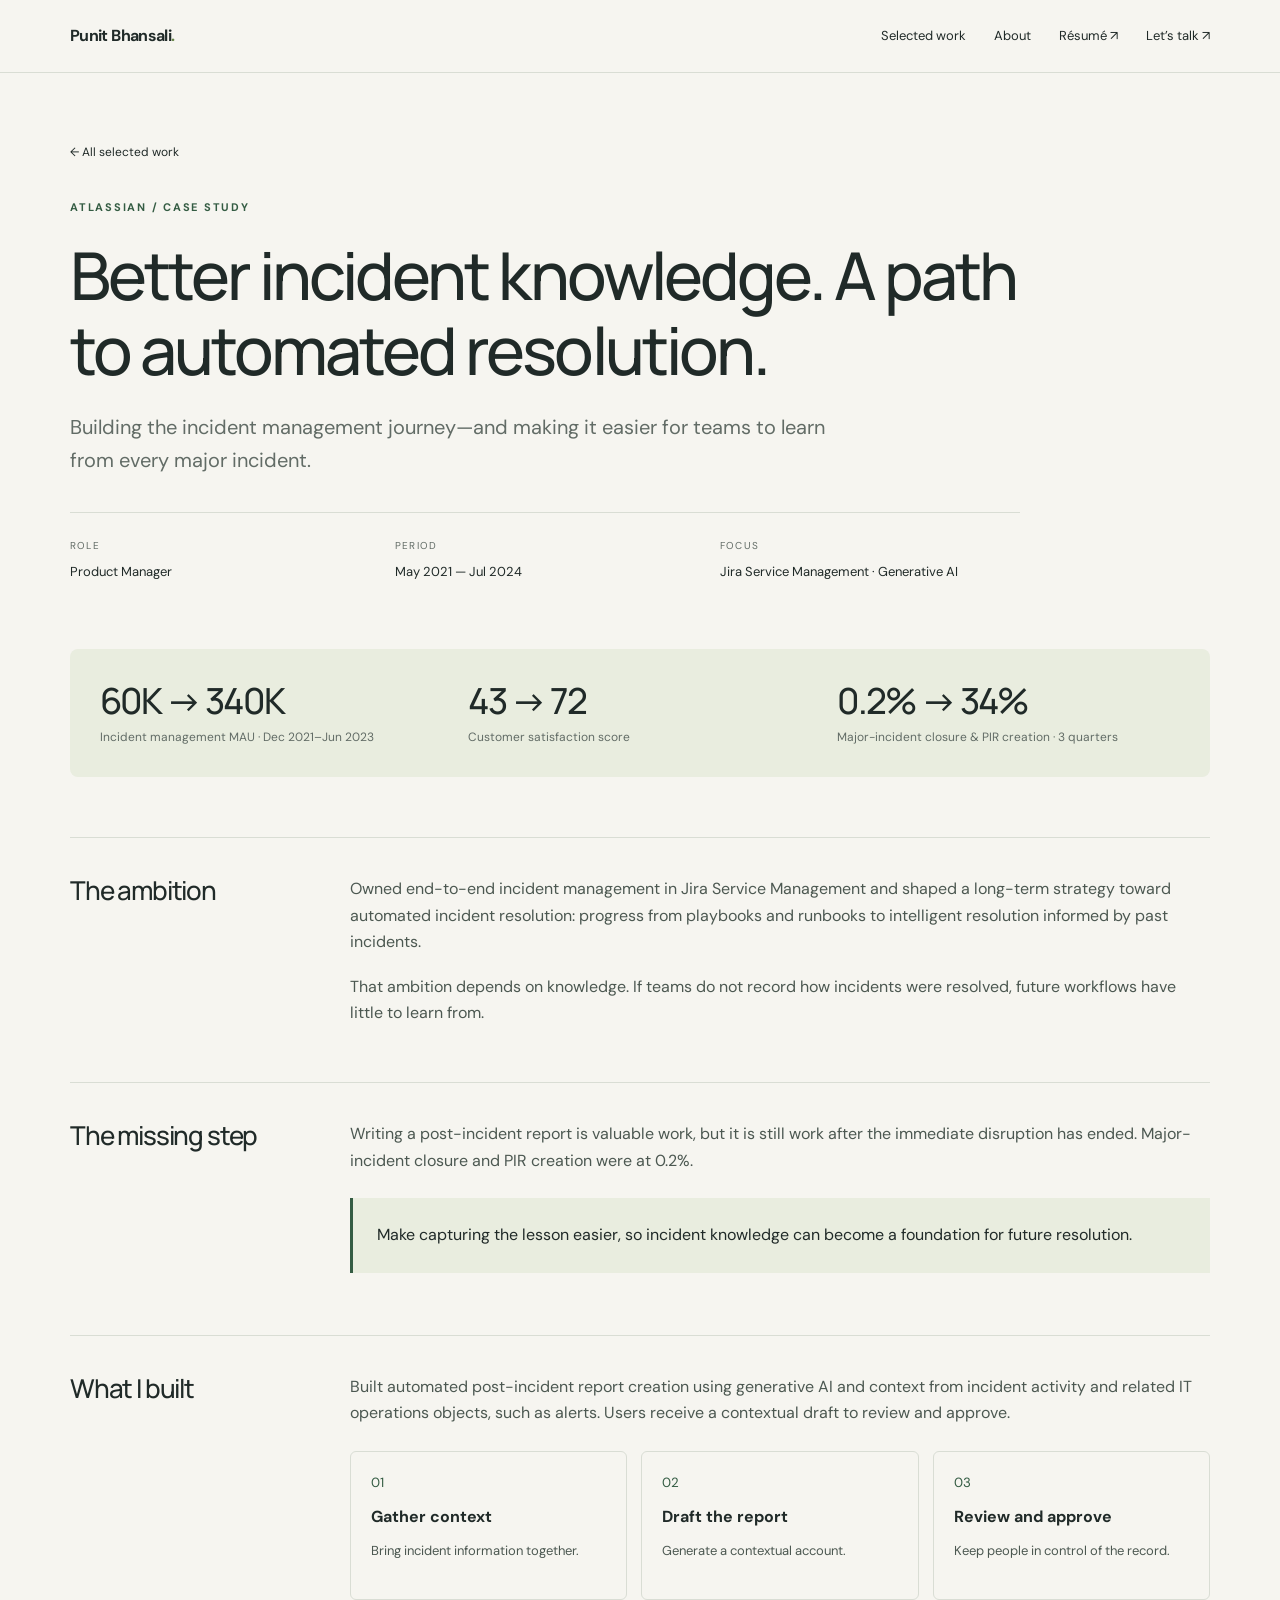
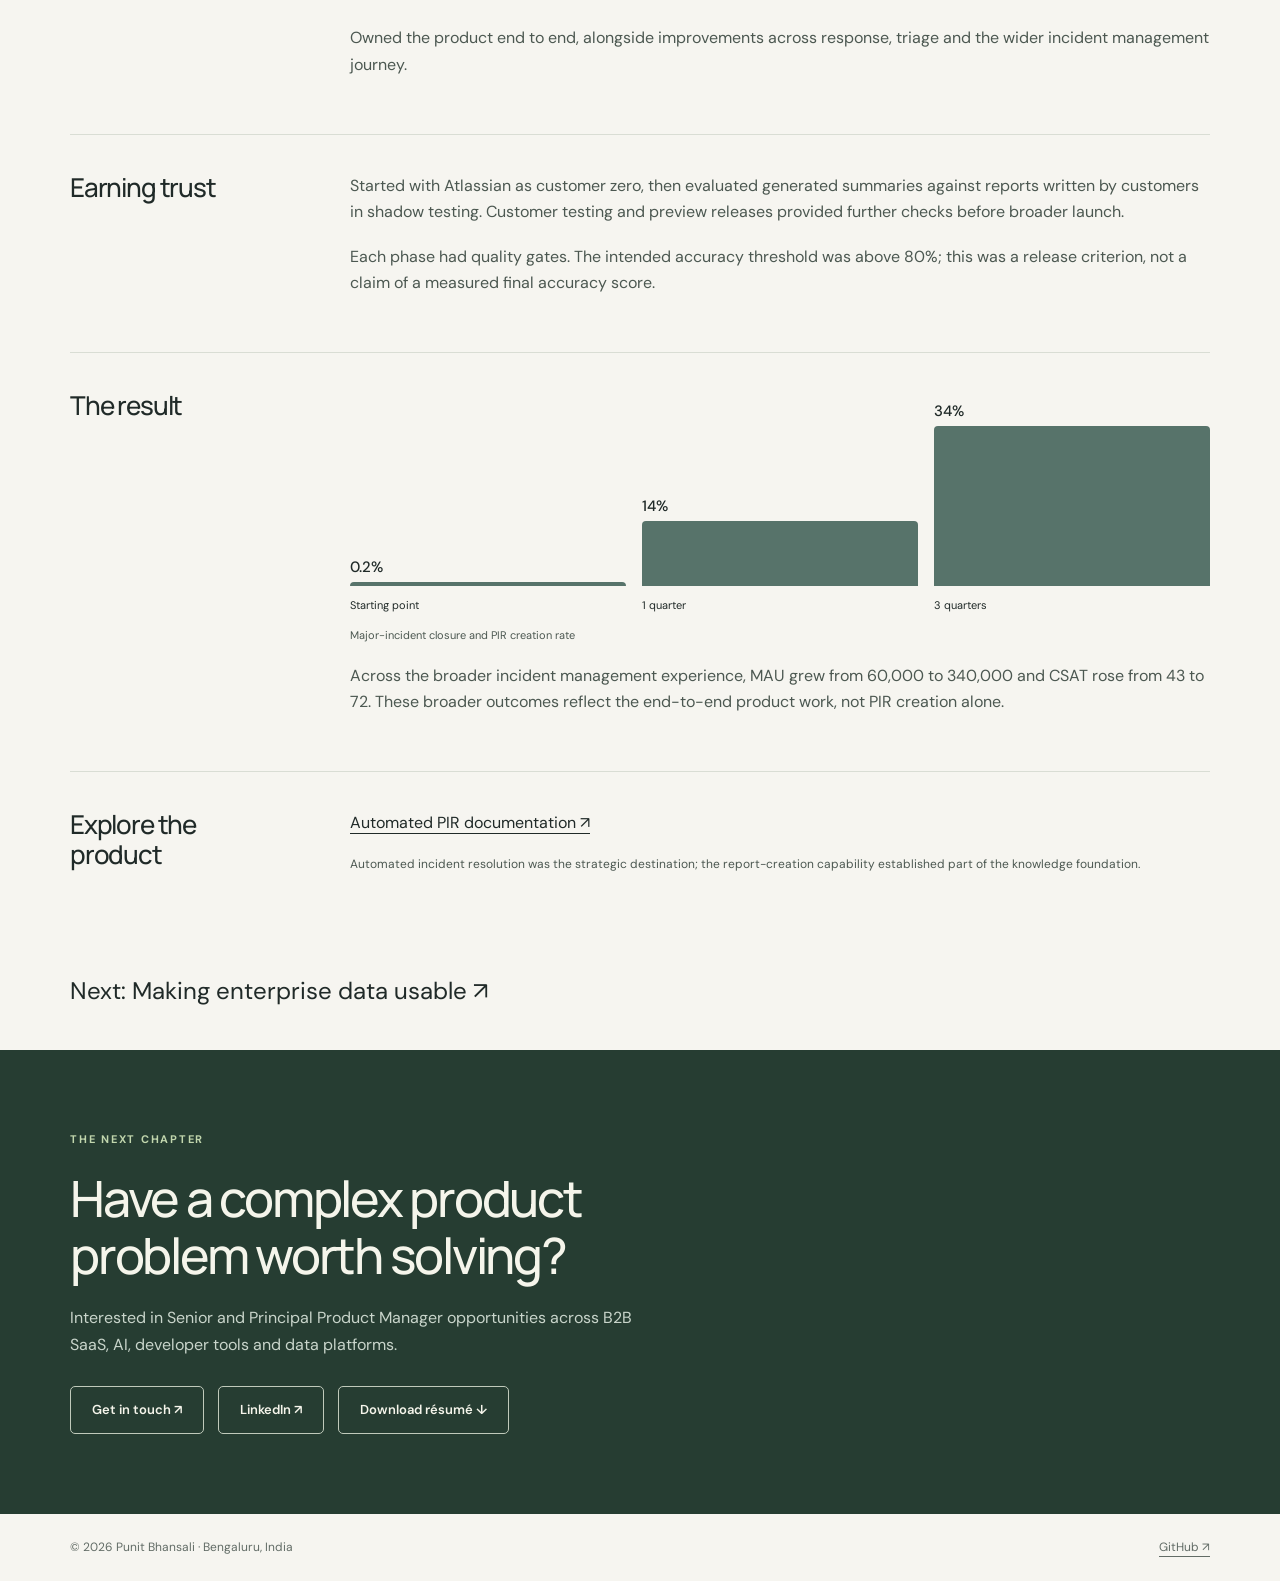
==== atlassian.html @ 130ae842 "Build strategy-led portfolio with six case studies and resume" ====
<!doctype html><html lang="en"><head><meta charset="utf-8"><meta name="viewport" content="width=device-width,initial-scale=1"><title>Better incident knowledge. A path to automated resolution. | Punit Bhansali</title><meta name="description" content="Building the incident management journey—and making it easier for teams to learn from every major incident."><meta name="theme-color" content="#f6f5f0"><meta property="og:title" content="Better incident knowledge. A path to automated resolution."><meta property="og:description" content="Building the incident management journey—and making it easier for teams to learn from every major incident."><meta property="og:type" content="website"><link rel="icon" href="assets/favicon.svg" type="image/svg+xml"><link rel="stylesheet" href="assets/style.css"><script type="application/ld+json">{"@context": "https://schema.org", "@type": "Person", "name": "Punit Bhansali", "url": "https://www.punitbhansali.in", "jobTitle": "Lead Product Manager", "sameAs": ["https://github.com/pmpunit", "https://www.linkedin.com/in/punit-bhansali-15833a29/"]}</script></head><body><a class="skip" href="#main">Skip to content</a><header><nav><a class="brand" href="index.html">Punit Bhansali<span style="color:#648344">.</span></a><div class="navlinks"><a href="index.html#work">Selected work</a><a href="index.html#about">About</a><a class="extra" href="Punit_Bhansali_Resume.pdf">Résumé ↗</a><a href="#contact">Let’s talk ↗</a></div></nav></header><main id="main"><div class="wrap"><div class="case-hero"><a class="back" href="index.html#work">← All selected work</a><span class="eyebrow">Atlassian / Case study</span><h1>Better incident knowledge. A path to automated resolution.</h1><p class="lead">Building the incident management journey—and making it easier for teams to learn from every major incident.</p><dl class="meta"><div><dt>Role</dt><dd>Product Manager</dd></div><div><dt>Period</dt><dd>May 2021 — Jul 2024</dd></div><div><dt>Focus</dt><dd>Jira Service Management · Generative AI</dd></div></dl></div><div class="results"><div><div class="metric">60K → 340K</div><div class="metric-label">Incident management MAU · Dec 2021–Jun 2023</div></div><div><div class="metric">43 → 72</div><div class="metric-label">Customer satisfaction score</div></div><div><div class="metric">0.2% → 34%</div><div class="metric-label">Major-incident closure & PIR creation · 3 quarters</div></div></div><section class="story"><h2>The ambition</h2><div><p>Owned end-to-end incident management in Jira Service Management and shaped a long-term strategy toward automated incident resolution: progress from playbooks and runbooks to intelligent resolution informed by past incidents.</p><p>That ambition depends on knowledge. If teams do not record how incidents were resolved, future workflows have little to learn from.</p></div></section><section class="story"><h2>The missing step</h2><div><p>Writing a post-incident report is valuable work, but it is still work after the immediate disruption has ended. Major-incident closure and PIR creation were at 0.2%.</p><div class="callout">Make capturing the lesson easier, so incident knowledge can become a foundation for future resolution.</div></div></section><section class="story"><h2>What I built</h2><div><p>Built automated post-incident report creation using generative AI and context from incident activity and related IT operations objects, such as alerts. Users receive a contextual draft to review and approve.</p><div class="flow"><div><small>01</small><strong>Gather context</strong><p>Bring incident information together.</p></div><div><small>02</small><strong>Draft the report</strong><p>Generate a contextual account.</p></div><div><small>03</small><strong>Review and approve</strong><p>Keep people in control of the record.</p></div></div><p>Owned the product end to end, alongside improvements across response, triage and the wider incident management journey.</p></div></section><section class="story"><h2>Earning trust</h2><div><p>Started with Atlassian as customer zero, then evaluated generated summaries against reports written by customers in shadow testing. Customer testing and preview releases provided further checks before broader launch.</p><p>Each phase had quality gates. The intended accuracy threshold was above 80%; this was a release criterion, not a claim of a measured final accuracy score.</p></div></section><section class="story"><h2>The result</h2><div><div class="chart-bars" style="height:160px;margin-top:35px"><div style="height:2%"><b>0.2%</b><span>Starting point</span></div><div style="height:41%"><b>14%</b><span>1 quarter</span></div><div style="height:100%"><b>34%</b><span>3 quarters</span></div></div><p class="chart-caption">Major-incident closure and PIR creation rate</p><p>Across the broader incident management experience, MAU grew from 60,000 to 340,000 and CSAT rose from 43 to 72. These broader outcomes reflect the end-to-end product work, not PIR creation alone.</p></div></section><section class="story"><h2>Explore the product</h2><div><a href="https://support.atlassian.com/jira-service-management-cloud/docs/create-a-post-incident-review-using-atlassian-intelligence/">Automated PIR documentation ↗</a><p class="note" style="margin-top:18px">Automated incident resolution was the strategic destination; the report-creation capability established part of the knowledge foundation.</p></div></section><a class="next" href="sap-ariba.html">Next: Making enterprise data usable ↗</a></div></main><section class="contact" id="contact"><div class="wrap"><span class="eyebrow">The next chapter</span><h2>Have a complex product problem worth solving?</h2><p style="margin-top:22px;max-width:600px;color:#c9d5cb">Interested in Senior and Principal Product Manager opportunities across B2B SaaS, AI, developer tools and data platforms.</p><div class="actions"><a class="btn" href="mailto:punitbhansali@gmail.com">Get in touch ↗</a><a class="btn" href="https://www.linkedin.com/in/punit-bhansali-15833a29/">LinkedIn ↗</a><a class="btn" href="Punit_Bhansali_Resume.pdf">Download résumé ↓</a></div></div></section><footer><div class="wrap footer-inner"><span>© 2026 Punit Bhansali · Bengaluru, India</span><a href="https://github.com/pmpunit">GitHub ↗</a></div></footer></body></html>
---- assets/style.css ----
@import url('https://fonts.googleapis.com/css2?family=DM+Sans:wght@400;500;600;700&family=Manrope:wght@400;500;600;700;800&display=swap');
:root{--paper:#f6f5f0;--ink:#202a28;--muted:#626c66;--line:#d9ddd4;--green:#345c43;--lime:#d9edac}*{box-sizing:border-box}html{scroll-behavior:smooth;scroll-padding-top:90px}body{margin:0;background:var(--paper);color:var(--ink);font:16px/1.65 'DM Sans',sans-serif}a{color:inherit;text-underline-offset:5px}a:hover{color:var(--green)}button{font:inherit}h1,h2,h3{font-family:Manrope,sans-serif;line-height:1.13;letter-spacing:-.045em;margin:0}h1{font-size:clamp(42px,6.1vw,82px);font-weight:500}h2{font-size:clamp(32px,4vw,50px);font-weight:500}h3{font-size:28px;font-weight:500}p{margin:0 0 18px}nav{display:flex;align-items:center;justify-content:space-between;gap:24px;max-width:1200px;margin:auto;padding:23px 30px}header{background:var(--paper);border-bottom:1px solid var(--line);position:sticky;top:0;z-index:10}.brand{font-weight:700;text-decoration:none;letter-spacing:-.04em}.navlinks{display:flex;gap:28px;font-size:13px}.navlinks a{text-decoration:none}.wrap{max-width:1200px;margin:auto;padding:0 30px}.hero{padding:90px 0 65px;display:grid;grid-template-columns:1.6fr 1fr;gap:70px;align-items:center}.eyebrow{font-size:11px;letter-spacing:.16em;text-transform:uppercase;color:var(--green);font-weight:700;display:block;margin-bottom:22px}.hero p{max-width:620px;font-size:18px;color:var(--muted);margin-top:28px}.actions{display:flex;flex-wrap:wrap;gap:14px;margin-top:28px}.btn{display:inline-flex;padding:12px 21px;border:1px solid var(--ink);border-radius:5px;text-decoration:none;font-size:13px;font-weight:600;align-items:center;gap:25px}.btn.primary{background:var(--ink);color:white}.hero-art{background:#e9eddf;border-radius:8px;padding:30px;min-height:350px;position:relative;overflow:hidden}.art-label{font-size:10px;letter-spacing:.13em;text-transform:uppercase}.signals{height:135px;display:flex;gap:5px;align-items:center;justify-content:center}.signals i{display:block;width:5px;background:#a6b596;border-radius:5px}.signals i.hot{background:#345c43}.art-box{background:var(--paper);border:1px solid #cad4be;padding:18px;border-radius:6px;box-shadow:0 9px 30px #345c4310}.art-box strong{font-size:17px;font-weight:500}.art-box p{font-size:12px;margin:8px 0 0}.art-arrow{height:32px;text-align:center;color:var(--green)}.trust{border-top:1px solid var(--line);border-bottom:1px solid var(--line);display:flex;flex-wrap:wrap;justify-content:space-between;align-items:center;padding:24px 0;gap:20px}.trust span{font-size:11px;color:var(--muted)}.trust b{font-size:19px;font-weight:600;letter-spacing:-.04em}.section{padding:82px 0;border-bottom:1px solid var(--line)}.section-head{display:flex;justify-content:space-between;gap:30px;align-items:end;margin-bottom:35px}.section-head p{max-width:310px;color:var(--muted);font-size:14px;margin:0}.cards{display:grid;grid-template-columns:1fr 1fr;gap:24px}.card{border:1px solid var(--line);border-radius:8px;overflow:hidden;background:#fbfbf7;transition:transform .2s}.card:hover{transform:translateY(-4px)}.card-art{height:225px;padding:28px;display:flex;flex-direction:column;justify-content:center;background:#e7ecdf}.card.blue .card-art{background:#e3eaf0}.card.sand .card-art{background:#eee7dc}.card.plum .card-art{background:#ece5eb}.card-body{padding:28px}.card .eyebrow{margin-bottom:13px}.card h3{max-width:460px;margin-bottom:16px}.card p{font-size:14px;color:var(--muted)}.card-link{display:flex;justify-content:space-between;text-decoration:none;font-size:13px;font-weight:700;border-top:1px solid var(--line);padding-top:18px}.metric{font:500 42px/1.2 Manrope,sans-serif;letter-spacing:-.05em}.metric-label{font-size:12px;color:var(--muted);margin-top:5px}.chart-bars{display:flex;gap:16px;align-items:end;height:125px}.chart-bars div{flex:1;background:#57736a;border-radius:4px 4px 0 0;min-height:4px;position:relative}.chart-bars b{position:absolute;top:-27px;font-size:15px;font-weight:500}.chart-bars span{position:absolute;bottom:-28px;font-size:11px;white-space:nowrap}.chart-caption{font-size:11px;margin-top:40px;color:var(--muted)}.trace{display:flex;gap:5px;align-items:center;height:70px}.trace i{flex:1;height:5px;background:#a7b698;border-radius:2px}.trace i:nth-child(6){height:60px;background:#345c43}.viz-title{font-size:12px;color:var(--muted);margin-bottom:20px}.split{display:grid;grid-template-columns:1fr 1.4fr;gap:70px}.split p{color:var(--muted)}.principles{display:grid;grid-template-columns:repeat(3,1fr);gap:30px;margin-top:38px}.principles h3{font-size:20px;margin:16px 0}.principles p{font-size:14px;color:var(--muted)}.number{font-size:12px;color:var(--green)}.career-row{display:grid;grid-template-columns:150px 1fr 1.2fr;gap:30px;border-top:1px solid var(--line);padding:23px 0}.career-row time{font-size:12px;color:var(--muted)}.career-row h3{font-size:19px;letter-spacing:-.02em}.career-row small{color:var(--muted)}.career-row p{font-size:14px;margin:0;color:var(--muted)}.career-row a{font-size:12px}.contact{padding:80px 0;background:#263d32;color:#f5f5eb}.contact .eyebrow{color:#c1d6ad}.contact h2{max-width:650px}.contact a{color:#f5f5eb}.contact .btn{border-color:#c0cabb}footer{padding:24px 0;font-size:12px;color:var(--muted)}.footer-inner{display:flex;justify-content:space-between;gap:20px}.case-hero{padding:65px 0 45px;max-width:950px}.case-hero h1{font-size:clamp(38px,5.5vw,66px)}.case-hero .lead{font-size:20px;color:var(--muted);margin-top:24px;max-width:800px}.back{display:inline-block;font-size:12px;margin-bottom:35px;text-decoration:none}.meta{display:grid;grid-template-columns:repeat(3,1fr);gap:25px;border-top:1px solid var(--line);padding-top:25px;margin-top:35px}.meta dt{font-size:10px;letter-spacing:.12em;text-transform:uppercase;color:var(--muted)}.meta dd{margin:6px 0;font-size:13px}.results{display:grid;grid-template-columns:repeat(3,1fr);gap:25px;background:#e9eddf;border-radius:8px;padding:30px;margin-bottom:60px}.results .metric{font-size:36px}.story{display:grid;grid-template-columns:220px 1fr;gap:60px;padding:38px 0;border-top:1px solid var(--line)}.story h2{font-size:26px}.story h3{font-size:21px;margin:24px 0 12px}.story p{color:#4c5851}.callout{padding:24px;border-left:3px solid var(--green);background:#e9eddf;margin:24px 0}.flow{display:grid;grid-template-columns:repeat(3,1fr);gap:14px;margin:25px 0}.flow div{padding:20px;border:1px solid var(--line);border-radius:6px}.flow small{color:var(--green);display:block;margin-bottom:10px}.flow p{font-size:13px;margin-top:9px}.note{font-size:12px;color:var(--muted)}.source-list{display:flex;flex-wrap:wrap;gap:16px;font-size:13px}.next{display:block;padding:40px 0;font-size:24px;text-decoration:none}.skip{position:absolute;left:-1000px}.skip:focus{left:20px;top:20px;z-index:99;background:white;padding:10px}:focus-visible{outline:3px solid #658a35;outline-offset:5px}details{border-top:1px solid var(--line);padding:18px 0}summary{cursor:pointer;font-weight:600}details p{margin:16px 0 0;font-size:14px}@media(max-width:760px){nav{padding:18px 20px}.navlinks{gap:15px;font-size:12px}.navlinks .extra{display:none}.wrap{padding:0 22px}.hero{grid-template-columns:1fr;gap:32px;padding:52px 0 40px}.hero-art{min-height:280px}.hero p{font-size:16px}.cards,.split,.principles,.story{grid-template-columns:1fr;gap:22px}.section{padding:52px 0}.section-head{display:block}.section-head p{margin-top:18px}.career-row{grid-template-columns:1fr;gap:8px}.results{gap:18px;padding:22px;grid-template-columns:1fr}.results>div{padding-bottom:15px;border-bottom:1px solid #ced8c4}.meta{grid-template-columns:1fr;gap:8px}.flow{grid-template-columns:1fr}.story{padding:30px 0}.footer-inner{flex-direction:column}.trust b{font-size:16px}.case-hero{padding-top:35px}}@media(prefers-reduced-motion:reduce){html{scroll-behavior:auto}*{transition:none!important}}
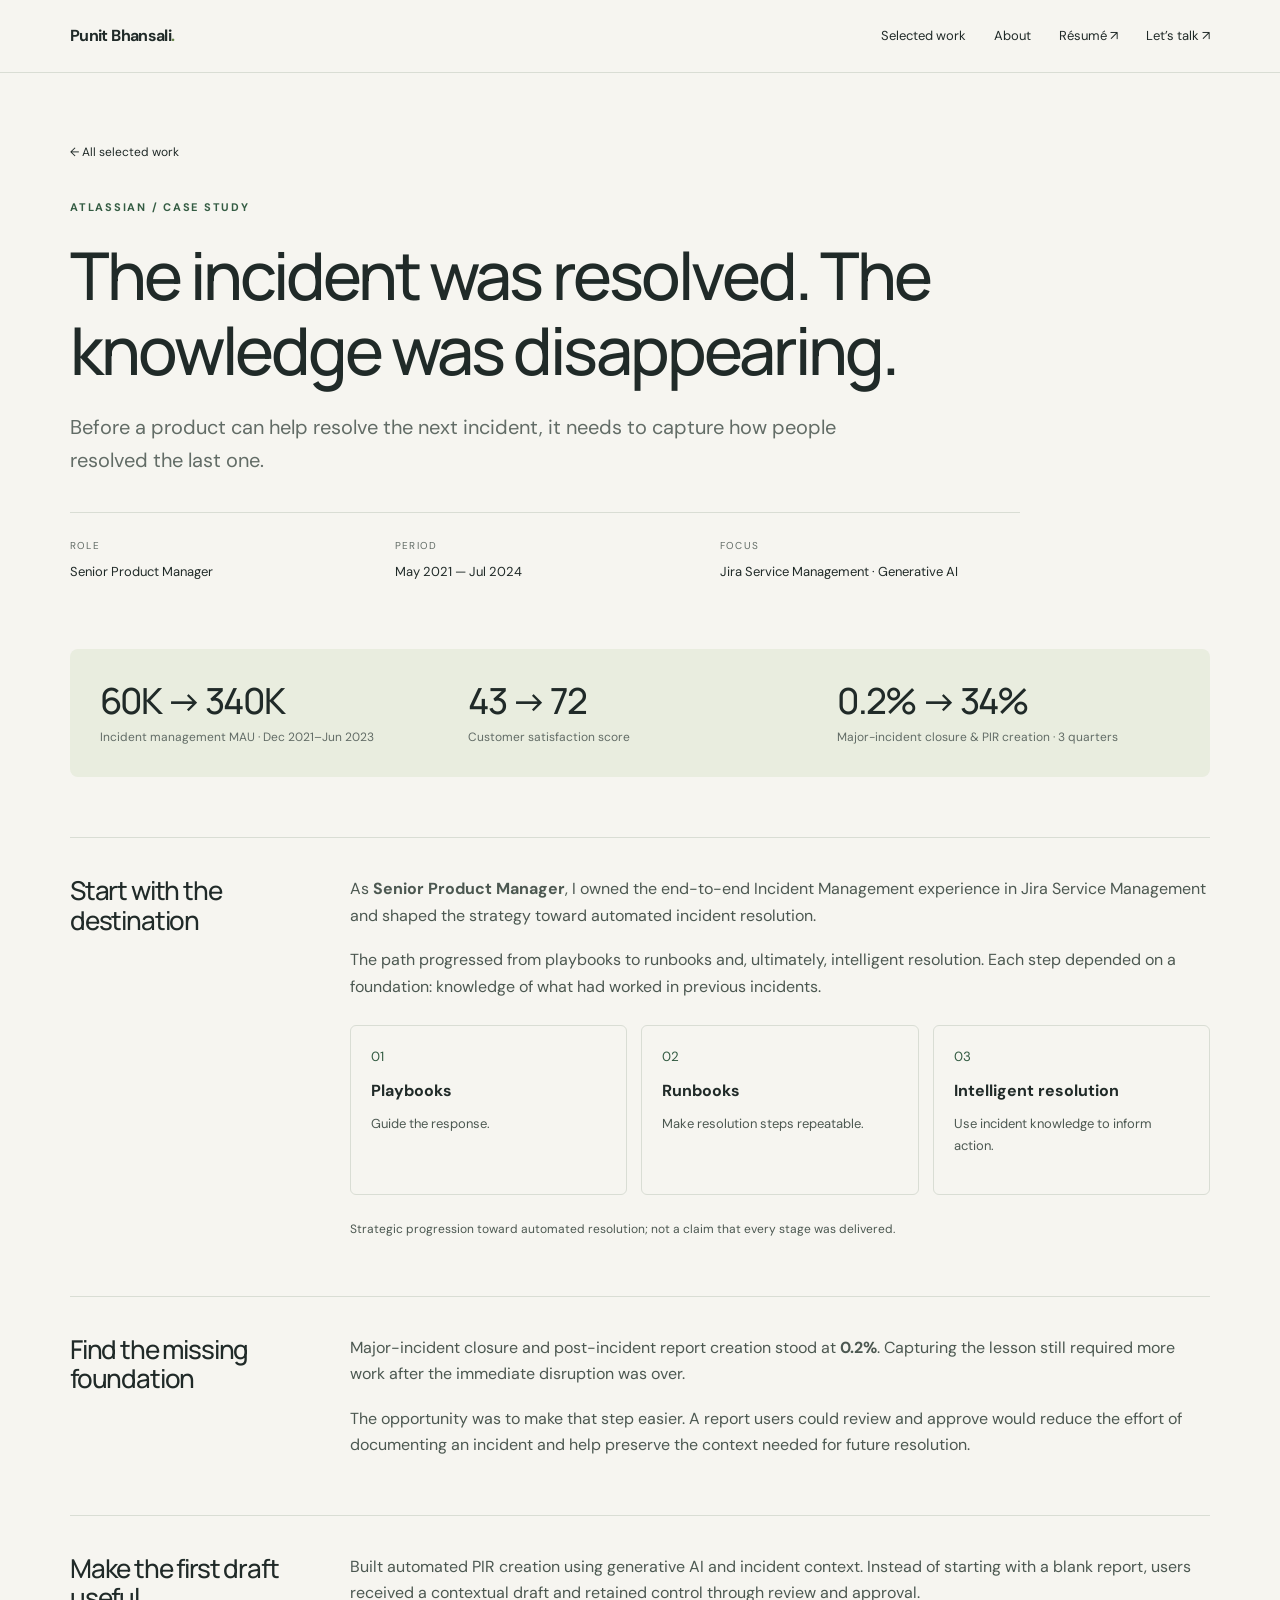
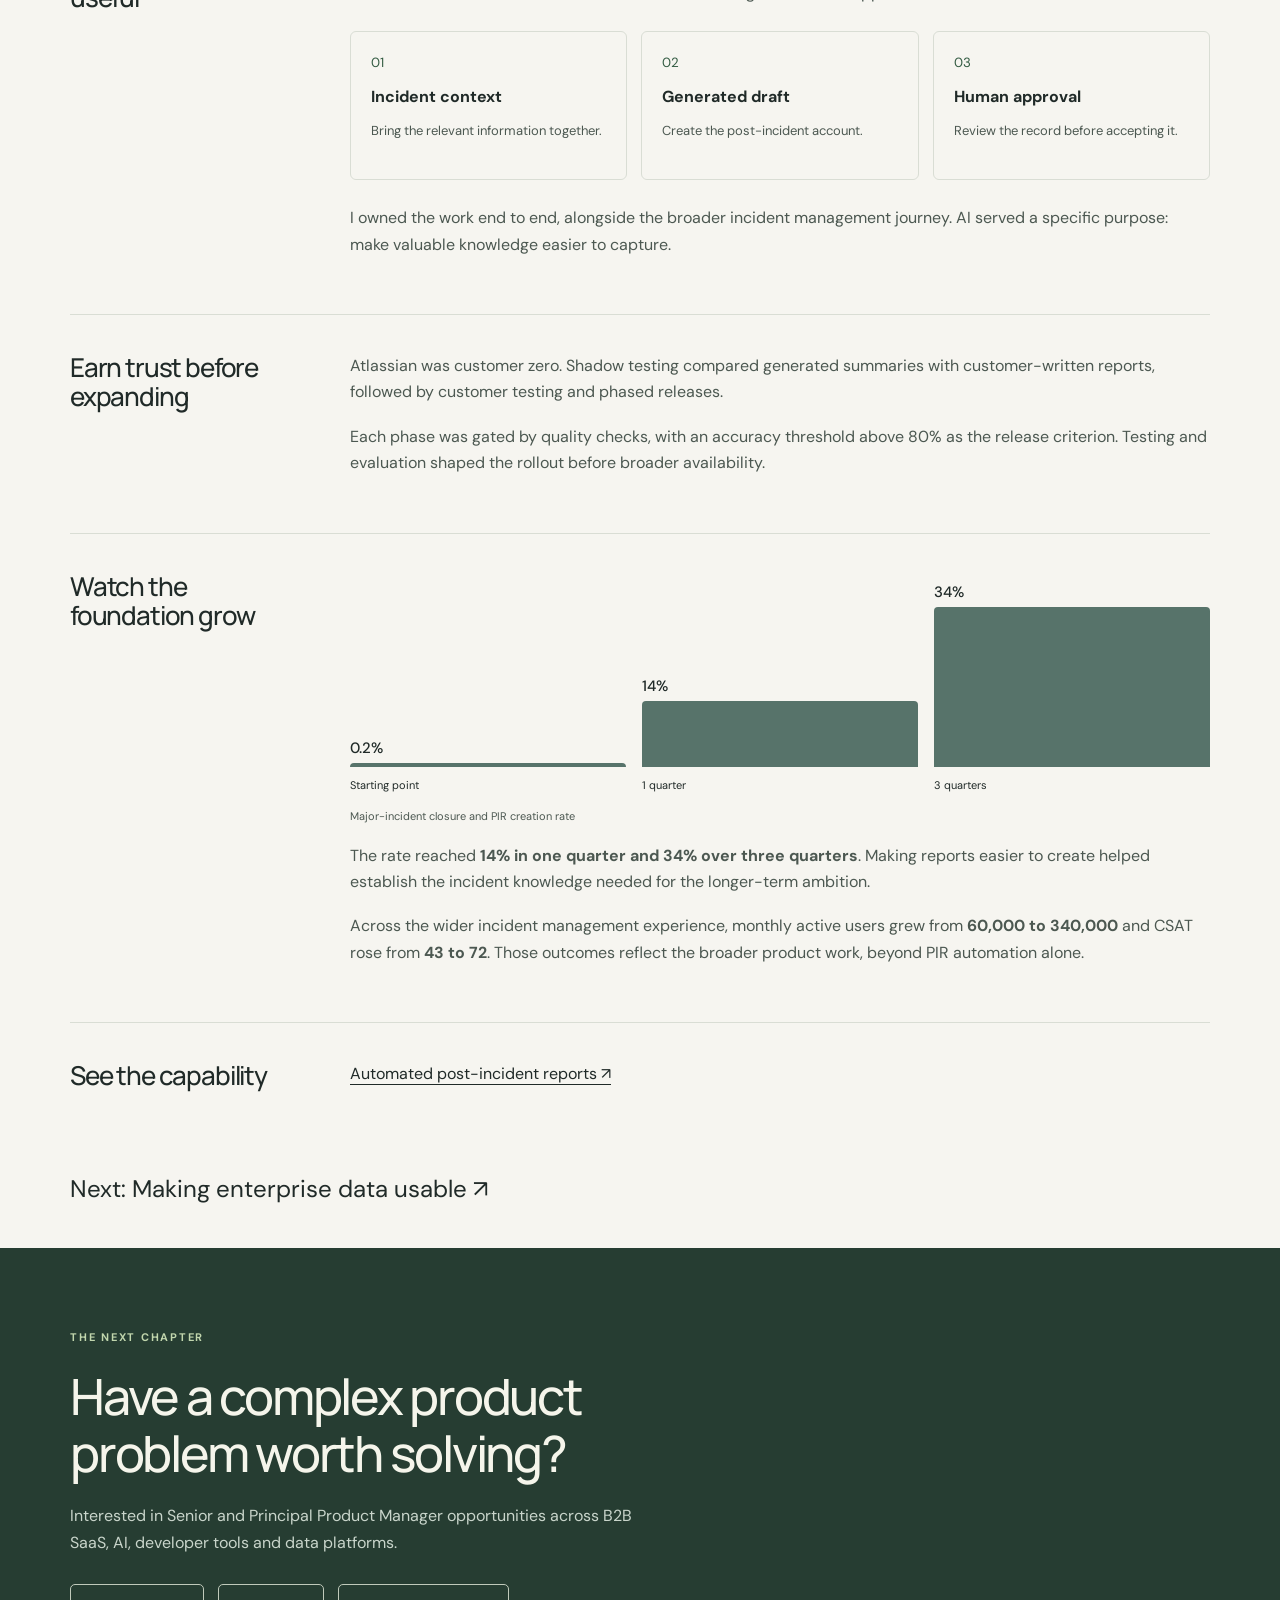
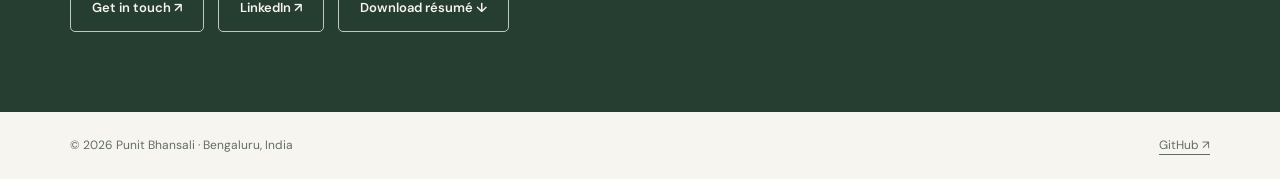
==== commit ba0d5bd8: "Tell product stories through customer problems, decisions and outcomes" ====
--- a/atlassian.html
+++ b/atlassian.html
@@ -1 +1 @@
-<!doctype html><html lang="en"><head><meta charset="utf-8"><meta name="viewport" content="width=device-width,initial-scale=1"><title>Better incident knowledge. A path to automated resolution. | Punit Bhansali</title><meta name="description" content="Building the incident management journey—and making it easier for teams to learn from every major incident."><meta name="theme-color" content="#f6f5f0"><meta property="og:title" content="Better incident knowledge. A path to automated resolution."><meta property="og:description" content="Building the incident management journey—and making it easier for teams to learn from every major incident."><meta property="og:type" content="website"><link rel="icon" href="assets/favicon.svg" type="image/svg+xml"><link rel="stylesheet" href="assets/style.css"><script type="application/ld+json">{"@context": "https://schema.org", "@type": "Person", "name": "Punit Bhansali", "url": "https://www.punitbhansali.in", "jobTitle": "Lead Product Manager", "sameAs": ["https://github.com/pmpunit", "https://www.linkedin.com/in/punit-bhansali-15833a29/"]}</script></head><body><a class="skip" href="#main">Skip to content</a><header><nav><a class="brand" href="index.html">Punit Bhansali<span style="color:#648344">.</span></a><div class="navlinks"><a href="index.html#work">Selected work</a><a href="index.html#about">About</a><a class="extra" href="Punit_Bhansali_Resume.pdf">Résumé ↗</a><a href="#contact">Let’s talk ↗</a></div></nav></header><main id="main"><div class="wrap"><div class="case-hero"><a class="back" href="index.html#work">← All selected work</a><span class="eyebrow">Atlassian / Case study</span><h1>Better incident knowledge. A path to automated resolution.</h1><p class="lead">Building the incident management journey—and making it easier for teams to learn from every major incident.</p><dl class="meta"><div><dt>Role</dt><dd>Product Manager</dd></div><div><dt>Period</dt><dd>May 2021 — Jul 2024</dd></div><div><dt>Focus</dt><dd>Jira Service Management · Generative AI</dd></div></dl></div><div class="results"><div><div class="metric">60K → 340K</div><div class="metric-label">Incident management MAU · Dec 2021–Jun 2023</div></div><div><div class="metric">43 → 72</div><div class="metric-label">Customer satisfaction score</div></div><div><div class="metric">0.2% → 34%</div><div class="metric-label">Major-incident closure & PIR creation · 3 quarters</div></div></div><section class="story"><h2>The ambition</h2><div><p>Owned end-to-end incident management in Jira Service Management and shaped a long-term strategy toward automated incident resolution: progress from playbooks and runbooks to intelligent resolution informed by past incidents.</p><p>That ambition depends on knowledge. If teams do not record how incidents were resolved, future workflows have little to learn from.</p></div></section><section class="story"><h2>The missing step</h2><div><p>Writing a post-incident report is valuable work, but it is still work after the immediate disruption has ended. Major-incident closure and PIR creation were at 0.2%.</p><div class="callout">Make capturing the lesson easier, so incident knowledge can become a foundation for future resolution.</div></div></section><section class="story"><h2>What I built</h2><div><p>Built automated post-incident report creation using generative AI and context from incident activity and related IT operations objects, such as alerts. Users receive a contextual draft to review and approve.</p><div class="flow"><div><small>01</small><strong>Gather context</strong><p>Bring incident information together.</p></div><div><small>02</small><strong>Draft the report</strong><p>Generate a contextual account.</p></div><div><small>03</small><strong>Review and approve</strong><p>Keep people in control of the record.</p></div></div><p>Owned the product end to end, alongside improvements across response, triage and the wider incident management journey.</p></div></section><section class="story"><h2>Earning trust</h2><div><p>Started with Atlassian as customer zero, then evaluated generated summaries against reports written by customers in shadow testing. Customer testing and preview releases provided further checks before broader launch.</p><p>Each phase had quality gates. The intended accuracy threshold was above 80%; this was a release criterion, not a claim of a measured final accuracy score.</p></div></section><section class="story"><h2>The result</h2><div><div class="chart-bars" style="height:160px;margin-top:35px"><div style="height:2%"><b>0.2%</b><span>Starting point</span></div><div style="height:41%"><b>14%</b><span>1 quarter</span></div><div style="height:100%"><b>34%</b><span>3 quarters</span></div></div><p class="chart-caption">Major-incident closure and PIR creation rate</p><p>Across the broader incident management experience, MAU grew from 60,000 to 340,000 and CSAT rose from 43 to 72. These broader outcomes reflect the end-to-end product work, not PIR creation alone.</p></div></section><section class="story"><h2>Explore the product</h2><div><a href="https://support.atlassian.com/jira-service-management-cloud/docs/create-a-post-incident-review-using-atlassian-intelligence/">Automated PIR documentation ↗</a><p class="note" style="margin-top:18px">Automated incident resolution was the strategic destination; the report-creation capability established part of the knowledge foundation.</p></div></section><a class="next" href="sap-ariba.html">Next: Making enterprise data usable ↗</a></div></main><section class="contact" id="contact"><div class="wrap"><span class="eyebrow">The next chapter</span><h2>Have a complex product problem worth solving?</h2><p style="margin-top:22px;max-width:600px;color:#c9d5cb">Interested in Senior and Principal Product Manager opportunities across B2B SaaS, AI, developer tools and data platforms.</p><div class="actions"><a class="btn" href="mailto:punitbhansali@gmail.com">Get in touch ↗</a><a class="btn" href="https://www.linkedin.com/in/punit-bhansali-15833a29/">LinkedIn ↗</a><a class="btn" href="Punit_Bhansali_Resume.pdf">Download résumé ↓</a></div></div></section><footer><div class="wrap footer-inner"><span>© 2026 Punit Bhansali · Bengaluru, India</span><a href="https://github.com/pmpunit">GitHub ↗</a></div></footer></body></html>+<!doctype html><html lang="en"><head><meta charset="utf-8"><meta name="viewport" content="width=device-width,initial-scale=1"><title>The incident was resolved. The knowledge was disappearing. | Punit Bhansali</title><meta name="description" content="Before a product can help resolve the next incident, it needs to capture how people resolved the last one."><meta name="theme-color" content="#f6f5f0"><meta property="og:title" content="The incident was resolved. The knowledge was disappearing."><meta property="og:description" content="Before a product can help resolve the next incident, it needs to capture how people resolved the last one."><meta property="og:type" content="website"><link rel="icon" href="assets/favicon.svg" type="image/svg+xml"><link rel="stylesheet" href="assets/style.css"><script type="application/ld+json">{"@context": "https://schema.org", "@type": "Person", "name": "Punit Bhansali", "url": "https://www.punitbhansali.in", "jobTitle": "Lead Product Manager", "sameAs": ["https://github.com/pmpunit", "https://www.linkedin.com/in/punit-bhansali-15833a29/"]}</script></head><body><a class="skip" href="#main">Skip to content</a><header><nav><a class="brand" href="index.html">Punit Bhansali<span style="color:#648344">.</span></a><div class="navlinks"><a href="index.html#work">Selected work</a><a href="index.html#about">About</a><a class="extra" href="Punit_Bhansali_Resume.pdf">Résumé ↗</a><a href="#contact">Let’s talk ↗</a></div></nav></header><main id="main"><div class="wrap"><div class="case-hero"><a class="back" href="index.html#work">← All selected work</a><span class="eyebrow">Atlassian / Case study</span><h1>The incident was resolved. The knowledge was disappearing.</h1><p class="lead">Before a product can help resolve the next incident, it needs to capture how people resolved the last one.</p><dl class="meta"><div><dt>Role</dt><dd>Senior Product Manager</dd></div><div><dt>Period</dt><dd>May 2021 — Jul 2024</dd></div><div><dt>Focus</dt><dd>Jira Service Management · Generative AI</dd></div></dl></div><div class="results"><div><div class="metric">60K → 340K</div><div class="metric-label">Incident management MAU · Dec 2021–Jun 2023</div></div><div><div class="metric">43 → 72</div><div class="metric-label">Customer satisfaction score</div></div><div><div class="metric">0.2% → 34%</div><div class="metric-label">Major-incident closure & PIR creation · 3 quarters</div></div></div><section class="story"><h2>Start with the destination</h2><div><p>As <strong>Senior Product Manager</strong>, I owned the end-to-end Incident Management experience in Jira Service Management and shaped the strategy toward automated incident resolution.</p><p>The path progressed from playbooks to runbooks and, ultimately, intelligent resolution. Each step depended on a foundation: knowledge of what had worked in previous incidents.</p><div class="flow"><div><small>01</small><strong>Playbooks</strong><p>Guide the response.</p></div><div><small>02</small><strong>Runbooks</strong><p>Make resolution steps repeatable.</p></div><div><small>03</small><strong>Intelligent resolution</strong><p>Use incident knowledge to inform action.</p></div></div><p class="note">Strategic progression toward automated resolution; not a claim that every stage was delivered.</p></div></section><section class="story"><h2>Find the missing foundation</h2><div><p>Major-incident closure and post-incident report creation stood at <strong>0.2%</strong>. Capturing the lesson still required more work after the immediate disruption was over.</p><p>The opportunity was to make that step easier. A report users could review and approve would reduce the effort of documenting an incident and help preserve the context needed for future resolution.</p></div></section><section class="story"><h2>Make the first draft useful</h2><div><p>Built automated PIR creation using generative AI and incident context. Instead of starting with a blank report, users received a contextual draft and retained control through review and approval.</p><div class="flow"><div><small>01</small><strong>Incident context</strong><p>Bring the relevant information together.</p></div><div><small>02</small><strong>Generated draft</strong><p>Create the post-incident account.</p></div><div><small>03</small><strong>Human approval</strong><p>Review the record before accepting it.</p></div></div><p>I owned the work end to end, alongside the broader incident management journey. AI served a specific purpose: make valuable knowledge easier to capture.</p></div></section><section class="story"><h2>Earn trust before expanding</h2><div><p>Atlassian was customer zero. Shadow testing compared generated summaries with customer-written reports, followed by customer testing and phased releases.</p><p>Each phase was gated by quality checks, with an accuracy threshold above 80% as the release criterion. Testing and evaluation shaped the rollout before broader availability.</p></div></section><section class="story"><h2>Watch the foundation grow</h2><div><div class="chart-bars" style="height:160px;margin-top:35px"><div style="height:2%"><b>0.2%</b><span>Starting point</span></div><div style="height:41%"><b>14%</b><span>1 quarter</span></div><div style="height:100%"><b>34%</b><span>3 quarters</span></div></div><p class="chart-caption">Major-incident closure and PIR creation rate</p><p>The rate reached <strong>14% in one quarter and 34% over three quarters</strong>. Making reports easier to create helped establish the incident knowledge needed for the longer-term ambition.</p><p>Across the wider incident management experience, monthly active users grew from <strong>60,000 to 340,000</strong> and CSAT rose from <strong>43 to 72</strong>. Those outcomes reflect the broader product work, beyond PIR automation alone.</p></div></section><section class="story"><h2>See the capability</h2><div><a href="https://support.atlassian.com/jira-service-management-cloud/docs/create-a-post-incident-review-using-atlassian-intelligence/">Automated post-incident reports ↗</a></div></section><a class="next" href="sap-ariba.html">Next: Making enterprise data usable ↗</a></div></main><section class="contact" id="contact"><div class="wrap"><span class="eyebrow">The next chapter</span><h2>Have a complex product problem worth solving?</h2><p style="margin-top:22px;max-width:600px;color:#c9d5cb">Interested in Senior and Principal Product Manager opportunities across B2B SaaS, AI, developer tools and data platforms.</p><div class="actions"><a class="btn" href="mailto:punitbhansali@gmail.com">Get in touch ↗</a><a class="btn" href="https://www.linkedin.com/in/punit-bhansali-15833a29/">LinkedIn ↗</a><a class="btn" href="Punit_Bhansali_Resume.pdf">Download résumé ↓</a></div></div></section><footer><div class="wrap footer-inner"><span>© 2026 Punit Bhansali · Bengaluru, India</span><a href="https://github.com/pmpunit">GitHub ↗</a></div></footer></body></html>
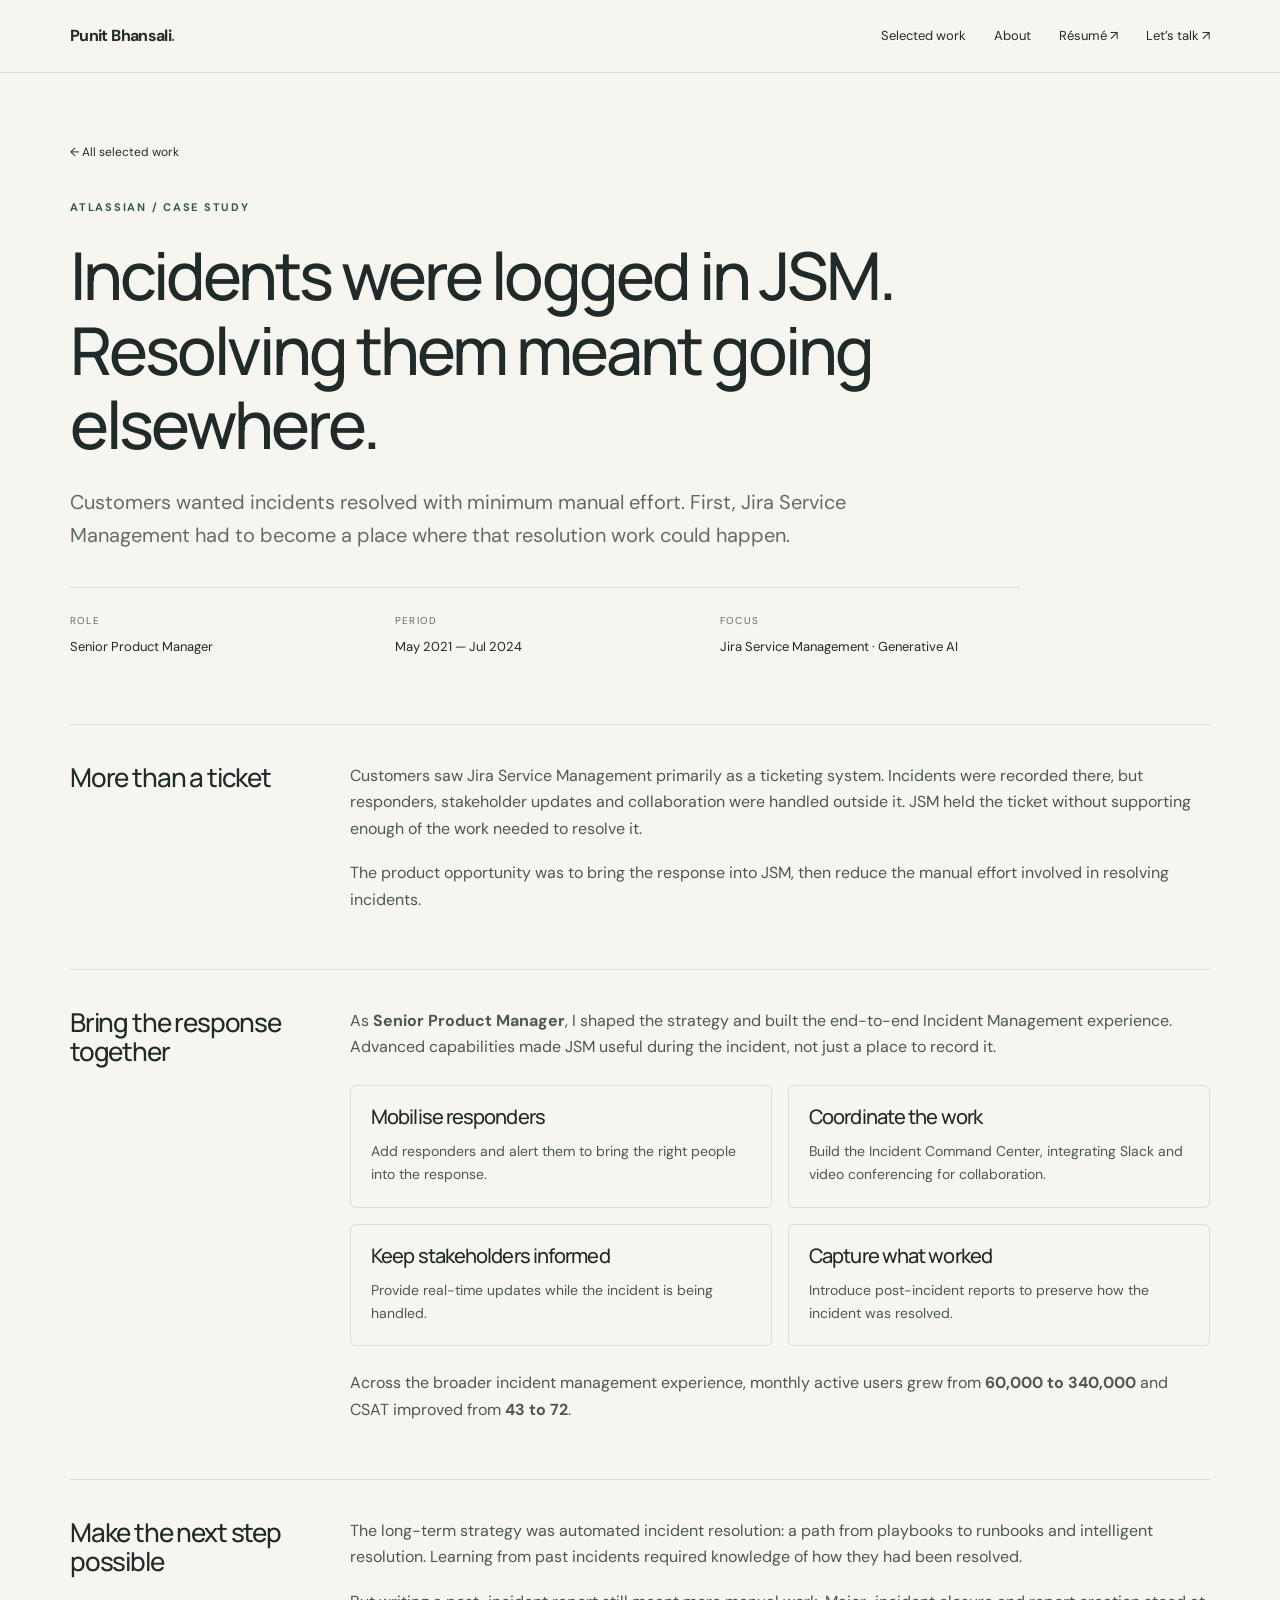
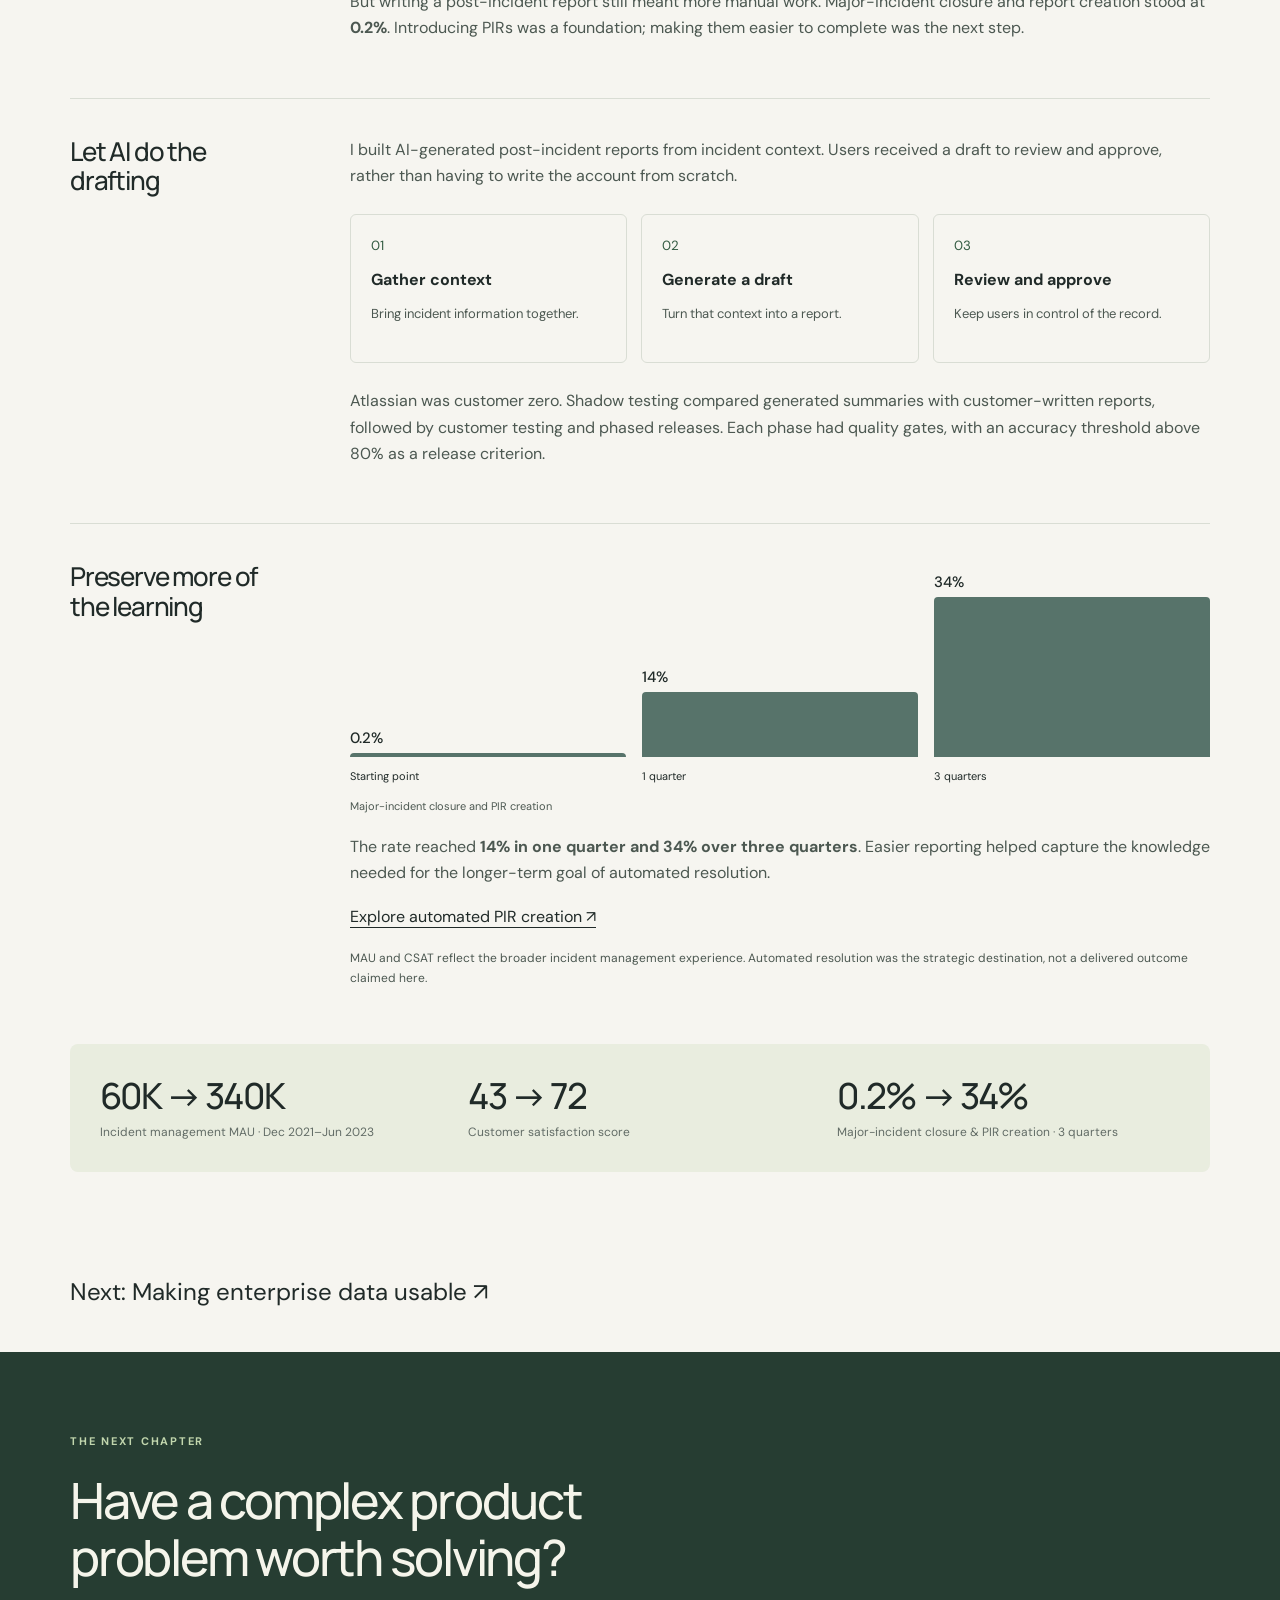
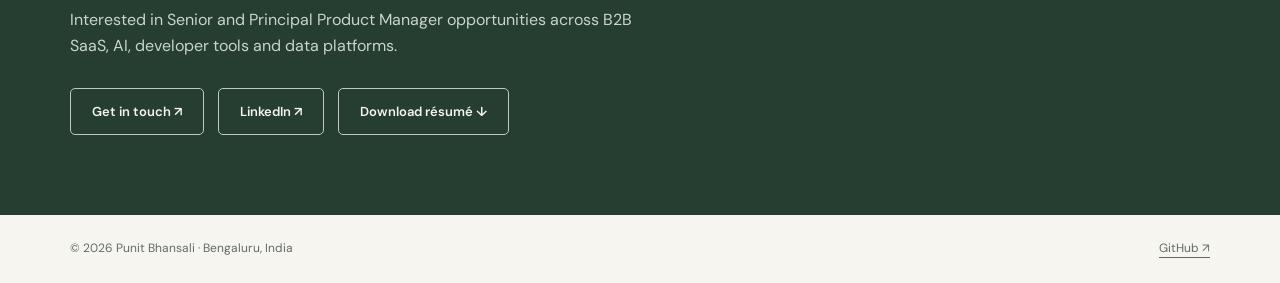
==== commit 496ac7a8: "Lead with customer problems and correct Atlassian and SAP stories" ====
--- a/atlassian.html
+++ b/atlassian.html
@@ -1 +1 @@
-<!doctype html><html lang="en"><head><meta charset="utf-8"><meta name="viewport" content="width=device-width,initial-scale=1"><title>The incident was resolved. The knowledge was disappearing. | Punit Bhansali</title><meta name="description" content="Before a product can help resolve the next incident, it needs to capture how people resolved the last one."><meta name="theme-color" content="#f6f5f0"><meta property="og:title" content="The incident was resolved. The knowledge was disappearing."><meta property="og:description" content="Before a product can help resolve the next incident, it needs to capture how people resolved the last one."><meta property="og:type" content="website"><link rel="icon" href="assets/favicon.svg" type="image/svg+xml"><link rel="stylesheet" href="assets/style.css"><script type="application/ld+json">{"@context": "https://schema.org", "@type": "Person", "name": "Punit Bhansali", "url": "https://www.punitbhansali.in", "jobTitle": "Lead Product Manager", "sameAs": ["https://github.com/pmpunit", "https://www.linkedin.com/in/punit-bhansali-15833a29/"]}</script></head><body><a class="skip" href="#main">Skip to content</a><header><nav><a class="brand" href="index.html">Punit Bhansali<span style="color:#648344">.</span></a><div class="navlinks"><a href="index.html#work">Selected work</a><a href="index.html#about">About</a><a class="extra" href="Punit_Bhansali_Resume.pdf">Résumé ↗</a><a href="#contact">Let’s talk ↗</a></div></nav></header><main id="main"><div class="wrap"><div class="case-hero"><a class="back" href="index.html#work">← All selected work</a><span class="eyebrow">Atlassian / Case study</span><h1>The incident was resolved. The knowledge was disappearing.</h1><p class="lead">Before a product can help resolve the next incident, it needs to capture how people resolved the last one.</p><dl class="meta"><div><dt>Role</dt><dd>Senior Product Manager</dd></div><div><dt>Period</dt><dd>May 2021 — Jul 2024</dd></div><div><dt>Focus</dt><dd>Jira Service Management · Generative AI</dd></div></dl></div><div class="results"><div><div class="metric">60K → 340K</div><div class="metric-label">Incident management MAU · Dec 2021–Jun 2023</div></div><div><div class="metric">43 → 72</div><div class="metric-label">Customer satisfaction score</div></div><div><div class="metric">0.2% → 34%</div><div class="metric-label">Major-incident closure & PIR creation · 3 quarters</div></div></div><section class="story"><h2>Start with the destination</h2><div><p>As <strong>Senior Product Manager</strong>, I owned the end-to-end Incident Management experience in Jira Service Management and shaped the strategy toward automated incident resolution.</p><p>The path progressed from playbooks to runbooks and, ultimately, intelligent resolution. Each step depended on a foundation: knowledge of what had worked in previous incidents.</p><div class="flow"><div><small>01</small><strong>Playbooks</strong><p>Guide the response.</p></div><div><small>02</small><strong>Runbooks</strong><p>Make resolution steps repeatable.</p></div><div><small>03</small><strong>Intelligent resolution</strong><p>Use incident knowledge to inform action.</p></div></div><p class="note">Strategic progression toward automated resolution; not a claim that every stage was delivered.</p></div></section><section class="story"><h2>Find the missing foundation</h2><div><p>Major-incident closure and post-incident report creation stood at <strong>0.2%</strong>. Capturing the lesson still required more work after the immediate disruption was over.</p><p>The opportunity was to make that step easier. A report users could review and approve would reduce the effort of documenting an incident and help preserve the context needed for future resolution.</p></div></section><section class="story"><h2>Make the first draft useful</h2><div><p>Built automated PIR creation using generative AI and incident context. Instead of starting with a blank report, users received a contextual draft and retained control through review and approval.</p><div class="flow"><div><small>01</small><strong>Incident context</strong><p>Bring the relevant information together.</p></div><div><small>02</small><strong>Generated draft</strong><p>Create the post-incident account.</p></div><div><small>03</small><strong>Human approval</strong><p>Review the record before accepting it.</p></div></div><p>I owned the work end to end, alongside the broader incident management journey. AI served a specific purpose: make valuable knowledge easier to capture.</p></div></section><section class="story"><h2>Earn trust before expanding</h2><div><p>Atlassian was customer zero. Shadow testing compared generated summaries with customer-written reports, followed by customer testing and phased releases.</p><p>Each phase was gated by quality checks, with an accuracy threshold above 80% as the release criterion. Testing and evaluation shaped the rollout before broader availability.</p></div></section><section class="story"><h2>Watch the foundation grow</h2><div><div class="chart-bars" style="height:160px;margin-top:35px"><div style="height:2%"><b>0.2%</b><span>Starting point</span></div><div style="height:41%"><b>14%</b><span>1 quarter</span></div><div style="height:100%"><b>34%</b><span>3 quarters</span></div></div><p class="chart-caption">Major-incident closure and PIR creation rate</p><p>The rate reached <strong>14% in one quarter and 34% over three quarters</strong>. Making reports easier to create helped establish the incident knowledge needed for the longer-term ambition.</p><p>Across the wider incident management experience, monthly active users grew from <strong>60,000 to 340,000</strong> and CSAT rose from <strong>43 to 72</strong>. Those outcomes reflect the broader product work, beyond PIR automation alone.</p></div></section><section class="story"><h2>See the capability</h2><div><a href="https://support.atlassian.com/jira-service-management-cloud/docs/create-a-post-incident-review-using-atlassian-intelligence/">Automated post-incident reports ↗</a></div></section><a class="next" href="sap-ariba.html">Next: Making enterprise data usable ↗</a></div></main><section class="contact" id="contact"><div class="wrap"><span class="eyebrow">The next chapter</span><h2>Have a complex product problem worth solving?</h2><p style="margin-top:22px;max-width:600px;color:#c9d5cb">Interested in Senior and Principal Product Manager opportunities across B2B SaaS, AI, developer tools and data platforms.</p><div class="actions"><a class="btn" href="mailto:punitbhansali@gmail.com">Get in touch ↗</a><a class="btn" href="https://www.linkedin.com/in/punit-bhansali-15833a29/">LinkedIn ↗</a><a class="btn" href="Punit_Bhansali_Resume.pdf">Download résumé ↓</a></div></div></section><footer><div class="wrap footer-inner"><span>© 2026 Punit Bhansali · Bengaluru, India</span><a href="https://github.com/pmpunit">GitHub ↗</a></div></footer></body></html>+<!doctype html><html lang="en"><head><meta charset="utf-8"><meta name="viewport" content="width=device-width,initial-scale=1"><title>Incidents were logged in JSM. Resolving them meant going elsewhere. | Punit Bhansali</title><meta name="description" content="Customers wanted incidents resolved with minimum manual effort. First, Jira Service Management had to become a place where that resolution work could happen."><meta name="theme-color" content="#f6f5f0"><meta property="og:title" content="Incidents were logged in JSM. Resolving them meant going elsewhere."><meta property="og:description" content="Customers wanted incidents resolved with minimum manual effort. First, Jira Service Management had to become a place where that resolution work could happen."><meta property="og:type" content="website"><link rel="icon" href="assets/favicon.svg" type="image/svg+xml"><link rel="stylesheet" href="assets/style.css"><script type="application/ld+json">{"@context": "https://schema.org", "@type": "Person", "name": "Punit Bhansali", "url": "https://www.punitbhansali.in", "jobTitle": "Lead Product Manager", "sameAs": ["https://github.com/pmpunit", "https://www.linkedin.com/in/punit-bhansali-15833a29/"]}</script></head><body><a class="skip" href="#main">Skip to content</a><header><nav><a class="brand" href="index.html">Punit Bhansali<span style="color:#648344">.</span></a><div class="navlinks"><a href="index.html#work">Selected work</a><a href="index.html#about">About</a><a class="extra" href="Punit_Bhansali_Resume.pdf">Résumé ↗</a><a href="#contact">Let’s talk ↗</a></div></nav></header><main id="main"><div class="wrap"><div class="case-hero"><a class="back" href="index.html#work">← All selected work</a><span class="eyebrow">Atlassian / Case study</span><h1>Incidents were logged in JSM. Resolving them meant going elsewhere.</h1><p class="lead">Customers wanted incidents resolved with minimum manual effort. First, Jira Service Management had to become a place where that resolution work could happen.</p><dl class="meta"><div><dt>Role</dt><dd>Senior Product Manager</dd></div><div><dt>Period</dt><dd>May 2021 — Jul 2024</dd></div><div><dt>Focus</dt><dd>Jira Service Management · Generative AI</dd></div></dl></div><section class="story"><h2>More than a ticket</h2><div><p>Customers saw Jira Service Management primarily as a ticketing system. Incidents were recorded there, but responders, stakeholder updates and collaboration were handled outside it. JSM held the ticket without supporting enough of the work needed to resolve it.</p><p>The product opportunity was to bring the response into JSM, then reduce the manual effort involved in resolving incidents.</p></div></section><section class="story"><h2>Bring the response together</h2><div><p>As <strong>Senior Product Manager</strong>, I shaped the strategy and built the end-to-end Incident Management experience. Advanced capabilities made JSM useful during the incident, not just a place to record it.</p><div class="capability-grid"><div><h3>Mobilise responders</h3><p>Add responders and alert them to bring the right people into the response.</p></div><div><h3>Coordinate the work</h3><p>Build the Incident Command Center, integrating Slack and video conferencing for collaboration.</p></div><div><h3>Keep stakeholders informed</h3><p>Provide real-time updates while the incident is being handled.</p></div><div><h3>Capture what worked</h3><p>Introduce post-incident reports to preserve how the incident was resolved.</p></div></div><p>Across the broader incident management experience, monthly active users grew from <strong>60,000 to 340,000</strong> and CSAT improved from <strong>43 to 72</strong>.</p></div></section><section class="story"><h2>Make the next step possible</h2><div><p>The long-term strategy was automated incident resolution: a path from playbooks to runbooks and intelligent resolution. Learning from past incidents required knowledge of how they had been resolved.</p><p>But writing a post-incident report still meant more manual work. Major-incident closure and report creation stood at <strong>0.2%</strong>. Introducing PIRs was a foundation; making them easier to complete was the next step.</p></div></section><section class="story"><h2>Let AI do the drafting</h2><div><p>I built AI-generated post-incident reports from incident context. Users received a draft to review and approve, rather than having to write the account from scratch.</p><div class="flow"><div><small>01</small><strong>Gather context</strong><p>Bring incident information together.</p></div><div><small>02</small><strong>Generate a draft</strong><p>Turn that context into a report.</p></div><div><small>03</small><strong>Review and approve</strong><p>Keep users in control of the record.</p></div></div><p>Atlassian was customer zero. Shadow testing compared generated summaries with customer-written reports, followed by customer testing and phased releases. Each phase had quality gates, with an accuracy threshold above 80% as a release criterion.</p></div></section><section class="story"><h2>Preserve more of the learning</h2><div><div class="chart-bars" style="height:160px;margin-top:35px"><div style="height:2%"><b>0.2%</b><span>Starting point</span></div><div style="height:41%"><b>14%</b><span>1 quarter</span></div><div style="height:100%"><b>34%</b><span>3 quarters</span></div></div><p class="chart-caption">Major-incident closure and PIR creation</p><p>The rate reached <strong>14% in one quarter and 34% over three quarters</strong>. Easier reporting helped capture the knowledge needed for the longer-term goal of automated resolution.</p><a href="https://support.atlassian.com/jira-service-management-cloud/docs/create-a-post-incident-review-using-atlassian-intelligence/">Explore automated PIR creation ↗</a><p class="note" style="margin-top:18px">MAU and CSAT reflect the broader incident management experience. Automated resolution was the strategic destination, not a delivered outcome claimed here.</p></div></section><div class="results"><div><div class="metric">60K → 340K</div><div class="metric-label">Incident management MAU · Dec 2021–Jun 2023</div></div><div><div class="metric">43 → 72</div><div class="metric-label">Customer satisfaction score</div></div><div><div class="metric">0.2% → 34%</div><div class="metric-label">Major-incident closure & PIR creation · 3 quarters</div></div></div><a class="next" href="sap-ariba.html">Next: Making enterprise data usable ↗</a></div></main><section class="contact" id="contact"><div class="wrap"><span class="eyebrow">The next chapter</span><h2>Have a complex product problem worth solving?</h2><p style="margin-top:22px;max-width:600px;color:#c9d5cb">Interested in Senior and Principal Product Manager opportunities across B2B SaaS, AI, developer tools and data platforms.</p><div class="actions"><a class="btn" href="mailto:punitbhansali@gmail.com">Get in touch ↗</a><a class="btn" href="https://www.linkedin.com/in/punit-bhansali-15833a29/">LinkedIn ↗</a><a class="btn" href="Punit_Bhansali_Resume.pdf">Download résumé ↓</a></div></div></section><footer><div class="wrap footer-inner"><span>© 2026 Punit Bhansali · Bengaluru, India</span><a href="https://github.com/pmpunit">GitHub ↗</a></div></footer></body></html>
--- a/assets/style.css
+++ b/assets/style.css
@@ -1,2 +1,4 @@
 @import url('https://fonts.googleapis.com/css2?family=DM+Sans:wght@400;500;600;700&family=Manrope:wght@400;500;600;700;800&display=swap');
-:root{--paper:#f6f5f0;--ink:#202a28;--muted:#626c66;--line:#d9ddd4;--green:#345c43;--lime:#d9edac}*{box-sizing:border-box}html{scroll-behavior:smooth;scroll-padding-top:90px}body{margin:0;background:var(--paper);color:var(--ink);font:16px/1.65 'DM Sans',sans-serif}a{color:inherit;text-underline-offset:5px}a:hover{color:var(--green)}button{font:inherit}h1,h2,h3{font-family:Manrope,sans-serif;line-height:1.13;letter-spacing:-.045em;margin:0}h1{font-size:clamp(42px,6.1vw,82px);font-weight:500}h2{font-size:clamp(32px,4vw,50px);font-weight:500}h3{font-size:28px;font-weight:500}p{margin:0 0 18px}nav{display:flex;align-items:center;justify-content:space-between;gap:24px;max-width:1200px;margin:auto;padding:23px 30px}header{background:var(--paper);border-bottom:1px solid var(--line);position:sticky;top:0;z-index:10}.brand{font-weight:700;text-decoration:none;letter-spacing:-.04em}.navlinks{display:flex;gap:28px;font-size:13px}.navlinks a{text-decoration:none}.wrap{max-width:1200px;margin:auto;padding:0 30px}.hero{padding:90px 0 65px;display:grid;grid-template-columns:1.6fr 1fr;gap:70px;align-items:center}.eyebrow{font-size:11px;letter-spacing:.16em;text-transform:uppercase;color:var(--green);font-weight:700;display:block;margin-bottom:22px}.hero p{max-width:620px;font-size:18px;color:var(--muted);margin-top:28px}.actions{display:flex;flex-wrap:wrap;gap:14px;margin-top:28px}.btn{display:inline-flex;padding:12px 21px;border:1px solid var(--ink);border-radius:5px;text-decoration:none;font-size:13px;font-weight:600;align-items:center;gap:25px}.btn.primary{background:var(--ink);color:white}.hero-art{background:#e9eddf;border-radius:8px;padding:30px;min-height:350px;position:relative;overflow:hidden}.art-label{font-size:10px;letter-spacing:.13em;text-transform:uppercase}.signals{height:135px;display:flex;gap:5px;align-items:center;justify-content:center}.signals i{display:block;width:5px;background:#a6b596;border-radius:5px}.signals i.hot{background:#345c43}.art-box{background:var(--paper);border:1px solid #cad4be;padding:18px;border-radius:6px;box-shadow:0 9px 30px #345c4310}.art-box strong{font-size:17px;font-weight:500}.art-box p{font-size:12px;margin:8px 0 0}.art-arrow{height:32px;text-align:center;color:var(--green)}.trust{border-top:1px solid var(--line);border-bottom:1px solid var(--line);display:flex;flex-wrap:wrap;justify-content:space-between;align-items:center;padding:24px 0;gap:20px}.trust span{font-size:11px;color:var(--muted)}.trust b{font-size:19px;font-weight:600;letter-spacing:-.04em}.section{padding:82px 0;border-bottom:1px solid var(--line)}.section-head{display:flex;justify-content:space-between;gap:30px;align-items:end;margin-bottom:35px}.section-head p{max-width:310px;color:var(--muted);font-size:14px;margin:0}.cards{display:grid;grid-template-columns:1fr 1fr;gap:24px}.card{border:1px solid var(--line);border-radius:8px;overflow:hidden;background:#fbfbf7;transition:transform .2s}.card:hover{transform:translateY(-4px)}.card-art{height:225px;padding:28px;display:flex;flex-direction:column;justify-content:center;background:#e7ecdf}.card.blue .card-art{background:#e3eaf0}.card.sand .card-art{background:#eee7dc}.card.plum .card-art{background:#ece5eb}.card-body{padding:28px}.card .eyebrow{margin-bottom:13px}.card h3{max-width:460px;margin-bottom:16px}.card p{font-size:14px;color:var(--muted)}.card-link{display:flex;justify-content:space-between;text-decoration:none;font-size:13px;font-weight:700;border-top:1px solid var(--line);padding-top:18px}.metric{font:500 42px/1.2 Manrope,sans-serif;letter-spacing:-.05em}.metric-label{font-size:12px;color:var(--muted);margin-top:5px}.chart-bars{display:flex;gap:16px;align-items:end;height:125px}.chart-bars div{flex:1;background:#57736a;border-radius:4px 4px 0 0;min-height:4px;position:relative}.chart-bars b{position:absolute;top:-27px;font-size:15px;font-weight:500}.chart-bars span{position:absolute;bottom:-28px;font-size:11px;white-space:nowrap}.chart-caption{font-size:11px;margin-top:40px;color:var(--muted)}.trace{display:flex;gap:5px;align-items:center;height:70px}.trace i{flex:1;height:5px;background:#a7b698;border-radius:2px}.trace i:nth-child(6){height:60px;background:#345c43}.viz-title{font-size:12px;color:var(--muted);margin-bottom:20px}.split{display:grid;grid-template-columns:1fr 1.4fr;gap:70px}.split p{color:var(--muted)}.principles{display:grid;grid-template-columns:repeat(3,1fr);gap:30px;margin-top:38px}.principles h3{font-size:20px;margin:16px 0}.principles p{font-size:14px;color:var(--muted)}.number{font-size:12px;color:var(--green)}.career-row{display:grid;grid-template-columns:150px 1fr 1.2fr;gap:30px;border-top:1px solid var(--line);padding:23px 0}.career-row time{font-size:12px;color:var(--muted)}.career-row h3{font-size:19px;letter-spacing:-.02em}.career-row small{color:var(--muted)}.career-row p{font-size:14px;margin:0;color:var(--muted)}.career-row a{font-size:12px}.contact{padding:80px 0;background:#263d32;color:#f5f5eb}.contact .eyebrow{color:#c1d6ad}.contact h2{max-width:650px}.contact a{color:#f5f5eb}.contact .btn{border-color:#c0cabb}footer{padding:24px 0;font-size:12px;color:var(--muted)}.footer-inner{display:flex;justify-content:space-between;gap:20px}.case-hero{padding:65px 0 45px;max-width:950px}.case-hero h1{font-size:clamp(38px,5.5vw,66px)}.case-hero .lead{font-size:20px;color:var(--muted);margin-top:24px;max-width:800px}.back{display:inline-block;font-size:12px;margin-bottom:35px;text-decoration:none}.meta{display:grid;grid-template-columns:repeat(3,1fr);gap:25px;border-top:1px solid var(--line);padding-top:25px;margin-top:35px}.meta dt{font-size:10px;letter-spacing:.12em;text-transform:uppercase;color:var(--muted)}.meta dd{margin:6px 0;font-size:13px}.results{display:grid;grid-template-columns:repeat(3,1fr);gap:25px;background:#e9eddf;border-radius:8px;padding:30px;margin-bottom:60px}.results .metric{font-size:36px}.story{display:grid;grid-template-columns:220px 1fr;gap:60px;padding:38px 0;border-top:1px solid var(--line)}.story h2{font-size:26px}.story h3{font-size:21px;margin:24px 0 12px}.story p{color:#4c5851}.callout{padding:24px;border-left:3px solid var(--green);background:#e9eddf;margin:24px 0}.flow{display:grid;grid-template-columns:repeat(3,1fr);gap:14px;margin:25px 0}.flow div{padding:20px;border:1px solid var(--line);border-radius:6px}.flow small{color:var(--green);display:block;margin-bottom:10px}.flow p{font-size:13px;margin-top:9px}.note{font-size:12px;color:var(--muted)}.source-list{display:flex;flex-wrap:wrap;gap:16px;font-size:13px}.next{display:block;padding:40px 0;font-size:24px;text-decoration:none}.skip{position:absolute;left:-1000px}.skip:focus{left:20px;top:20px;z-index:99;background:white;padding:10px}:focus-visible{outline:3px solid #658a35;outline-offset:5px}details{border-top:1px solid var(--line);padding:18px 0}summary{cursor:pointer;font-weight:600}details p{margin:16px 0 0;font-size:14px}@media(max-width:760px){nav{padding:18px 20px}.navlinks{gap:15px;font-size:12px}.navlinks .extra{display:none}.wrap{padding:0 22px}.hero{grid-template-columns:1fr;gap:32px;padding:52px 0 40px}.hero-art{min-height:280px}.hero p{font-size:16px}.cards,.split,.principles,.story{grid-template-columns:1fr;gap:22px}.section{padding:52px 0}.section-head{display:block}.section-head p{margin-top:18px}.career-row{grid-template-columns:1fr;gap:8px}.results{gap:18px;padding:22px;grid-template-columns:1fr}.results>div{padding-bottom:15px;border-bottom:1px solid #ced8c4}.meta{grid-template-columns:1fr;gap:8px}.flow{grid-template-columns:1fr}.story{padding:30px 0}.footer-inner{flex-direction:column}.trust b{font-size:16px}.case-hero{padding-top:35px}}@media(prefers-reduced-motion:reduce){html{scroll-behavior:auto}*{transition:none!important}}+:root{--paper:#f6f5f0;--ink:#202a28;--muted:#626c66;--line:#d9ddd4;--green:#345c43;--lime:#d9edac}*{box-sizing:border-box}html{scroll-behavior:smooth;scroll-padding-top:90px}body{margin:0;background:var(--paper);color:var(--ink);font:16px/1.65 'DM Sans',sans-serif}a{color:inherit;text-underline-offset:5px}a:hover{color:var(--green)}button{font:inherit}h1,h2,h3{font-family:Manrope,sans-serif;line-height:1.13;letter-spacing:-.045em;margin:0}h1{font-size:clamp(42px,6.1vw,82px);font-weight:500}h2{font-size:clamp(32px,4vw,50px);font-weight:500}h3{font-size:28px;font-weight:500}p{margin:0 0 18px}nav{display:flex;align-items:center;justify-content:space-between;gap:24px;max-width:1200px;margin:auto;padding:23px 30px}header{background:var(--paper);border-bottom:1px solid var(--line);position:sticky;top:0;z-index:10}.brand{font-weight:700;text-decoration:none;letter-spacing:-.04em}.navlinks{display:flex;gap:28px;font-size:13px}.navlinks a{text-decoration:none}.wrap{max-width:1200px;margin:auto;padding:0 30px}.hero{padding:90px 0 65px;display:grid;grid-template-columns:1.6fr 1fr;gap:70px;align-items:center}.eyebrow{font-size:11px;letter-spacing:.16em;text-transform:uppercase;color:var(--green);font-weight:700;display:block;margin-bottom:22px}.hero p{max-width:620px;font-size:18px;color:var(--muted);margin-top:28px}.actions{display:flex;flex-wrap:wrap;gap:14px;margin-top:28px}.btn{display:inline-flex;padding:12px 21px;border:1px solid var(--ink);border-radius:5px;text-decoration:none;font-size:13px;font-weight:600;align-items:center;gap:25px}.btn.primary{background:var(--ink);color:white}.hero-art{background:#e9eddf;border-radius:8px;padding:30px;min-height:350px;position:relative;overflow:hidden}.art-label{font-size:10px;letter-spacing:.13em;text-transform:uppercase}.signals{height:135px;display:flex;gap:5px;align-items:center;justify-content:center}.signals i{display:block;width:5px;background:#a6b596;border-radius:5px}.signals i.hot{background:#345c43}.art-box{background:var(--paper);border:1px solid #cad4be;padding:18px;border-radius:6px;box-shadow:0 9px 30px #345c4310}.art-box strong{font-size:17px;font-weight:500}.art-box p{font-size:12px;margin:8px 0 0}.art-arrow{height:32px;text-align:center;color:var(--green)}.trust{border-top:1px solid var(--line);border-bottom:1px solid var(--line);display:flex;flex-wrap:wrap;justify-content:space-between;align-items:center;padding:24px 0;gap:20px}.trust span{font-size:11px;color:var(--muted)}.trust b{font-size:19px;font-weight:600;letter-spacing:-.04em}.section{padding:82px 0;border-bottom:1px solid var(--line)}.section-head{display:flex;justify-content:space-between;gap:30px;align-items:end;margin-bottom:35px}.section-head p{max-width:310px;color:var(--muted);font-size:14px;margin:0}.cards{display:grid;grid-template-columns:1fr 1fr;gap:24px}.card{border:1px solid var(--line);border-radius:8px;overflow:hidden;background:#fbfbf7;transition:transform .2s}.card:hover{transform:translateY(-4px)}.card-art{height:225px;padding:28px;display:flex;flex-direction:column;justify-content:center;background:#e7ecdf}.card.blue .card-art{background:#e3eaf0}.card.sand .card-art{background:#eee7dc}.card.plum .card-art{background:#ece5eb}.card-body{padding:28px}.card .eyebrow{margin-bottom:13px}.card h3{max-width:460px;margin-bottom:16px}.card p{font-size:14px;color:var(--muted)}.card-link{display:flex;justify-content:space-between;text-decoration:none;font-size:13px;font-weight:700;border-top:1px solid var(--line);padding-top:18px}.metric{font:500 42px/1.2 Manrope,sans-serif;letter-spacing:-.05em}.metric-label{font-size:12px;color:var(--muted);margin-top:5px}.chart-bars{display:flex;gap:16px;align-items:end;height:125px}.chart-bars div{flex:1;background:#57736a;border-radius:4px 4px 0 0;min-height:4px;position:relative}.chart-bars b{position:absolute;top:-27px;font-size:15px;font-weight:500}.chart-bars span{position:absolute;bottom:-28px;font-size:11px;white-space:nowrap}.chart-caption{font-size:11px;margin-top:40px;color:var(--muted)}.trace{display:flex;gap:5px;align-items:center;height:70px}.trace i{flex:1;height:5px;background:#a7b698;border-radius:2px}.trace i:nth-child(6){height:60px;background:#345c43}.viz-title{font-size:12px;color:var(--muted);margin-bottom:20px}.split{display:grid;grid-template-columns:1fr 1.4fr;gap:70px}.split p{color:var(--muted)}.principles{display:grid;grid-template-columns:repeat(3,1fr);gap:30px;margin-top:38px}.principles h3{font-size:20px;margin:16px 0}.principles p{font-size:14px;color:var(--muted)}.number{font-size:12px;color:var(--green)}.career-row{display:grid;grid-template-columns:150px 1fr 1.2fr;gap:30px;border-top:1px solid var(--line);padding:23px 0}.career-row time{font-size:12px;color:var(--muted)}.career-row h3{font-size:19px;letter-spacing:-.02em}.career-row small{color:var(--muted)}.career-row p{font-size:14px;margin:0;color:var(--muted)}.career-row a{font-size:12px}.contact{padding:80px 0;background:#263d32;color:#f5f5eb}.contact .eyebrow{color:#c1d6ad}.contact h2{max-width:650px}.contact a{color:#f5f5eb}.contact .btn{border-color:#c0cabb}footer{padding:24px 0;font-size:12px;color:var(--muted)}.footer-inner{display:flex;justify-content:space-between;gap:20px}.case-hero{padding:65px 0 45px;max-width:950px}.case-hero h1{font-size:clamp(38px,5.5vw,66px)}.case-hero .lead{font-size:20px;color:var(--muted);margin-top:24px;max-width:800px}.back{display:inline-block;font-size:12px;margin-bottom:35px;text-decoration:none}.meta{display:grid;grid-template-columns:repeat(3,1fr);gap:25px;border-top:1px solid var(--line);padding-top:25px;margin-top:35px}.meta dt{font-size:10px;letter-spacing:.12em;text-transform:uppercase;color:var(--muted)}.meta dd{margin:6px 0;font-size:13px}.results{display:grid;grid-template-columns:repeat(3,1fr);gap:25px;background:#e9eddf;border-radius:8px;padding:30px;margin-bottom:60px}.results .metric{font-size:36px}.story{display:grid;grid-template-columns:220px 1fr;gap:60px;padding:38px 0;border-top:1px solid var(--line)}.story h2{font-size:26px}.story h3{font-size:21px;margin:24px 0 12px}.story p{color:#4c5851}.callout{padding:24px;border-left:3px solid var(--green);background:#e9eddf;margin:24px 0}.flow{display:grid;grid-template-columns:repeat(3,1fr);gap:14px;margin:25px 0}.flow div{padding:20px;border:1px solid var(--line);border-radius:6px}.flow small{color:var(--green);display:block;margin-bottom:10px}.flow p{font-size:13px;margin-top:9px}.note{font-size:12px;color:var(--muted)}.source-list{display:flex;flex-wrap:wrap;gap:16px;font-size:13px}.next{display:block;padding:40px 0;font-size:24px;text-decoration:none}.skip{position:absolute;left:-1000px}.skip:focus{left:20px;top:20px;z-index:99;background:white;padding:10px}:focus-visible{outline:3px solid #658a35;outline-offset:5px}details{border-top:1px solid var(--line);padding:18px 0}summary{cursor:pointer;font-weight:600}details p{margin:16px 0 0;font-size:14px}@media(max-width:760px){nav{padding:18px 20px}.navlinks{gap:15px;font-size:12px}.navlinks .extra{display:none}.wrap{padding:0 22px}.hero{grid-template-columns:1fr;gap:32px;padding:52px 0 40px}.hero-art{min-height:280px}.hero p{font-size:16px}.cards,.split,.principles,.story{grid-template-columns:1fr;gap:22px}.section{padding:52px 0}.section-head{display:block}.section-head p{margin-top:18px}.career-row{grid-template-columns:1fr;gap:8px}.results{gap:18px;padding:22px;grid-template-columns:1fr}.results>div{padding-bottom:15px;border-bottom:1px solid #ced8c4}.meta{grid-template-columns:1fr;gap:8px}.flow{grid-template-columns:1fr}.story{padding:30px 0}.footer-inner{flex-direction:column}.trust b{font-size:16px}.case-hero{padding-top:35px}}@media(prefers-reduced-motion:reduce){html{scroll-behavior:auto}*{transition:none!important}}
+/* Problem-first project cards */
+.problem-cards .card-body{display:flex;flex-direction:column;height:100%;padding:30px}.problem-cards .problem-copy{font-size:15px;color:var(--ink);line-height:1.75}.response{border-top:1px solid var(--line);padding-top:18px;margin-top:5px}.response p{margin-top:8px}.impact-strip{display:flex;flex-direction:column;gap:6px;background:#e7ecdf;padding:18px 20px;border-radius:5px;margin:8px 0 22px}.blue .impact-strip{background:#e3eaf0}.sand .impact-strip{background:#eee7dc}.plum .impact-strip{background:#ece5eb}.impact-strip strong{font-size:21px;font-weight:500;letter-spacing:-.03em}.impact-strip>span:last-child{font-size:12px;color:var(--muted)}.problem-cards .card-link{margin-top:auto}.capability-grid{display:grid;grid-template-columns:1fr 1fr;gap:16px;margin:24px 0}.capability-grid>div{padding:20px;border:1px solid var(--line);border-radius:6px}.capability-grid h3{margin:0 0 12px;font-size:20px}.capability-grid p{font-size:14px;margin:0}@media(max-width:760px){.capability-grid{grid-template-columns:1fr}.problem-cards .card-body{padding:24px}}
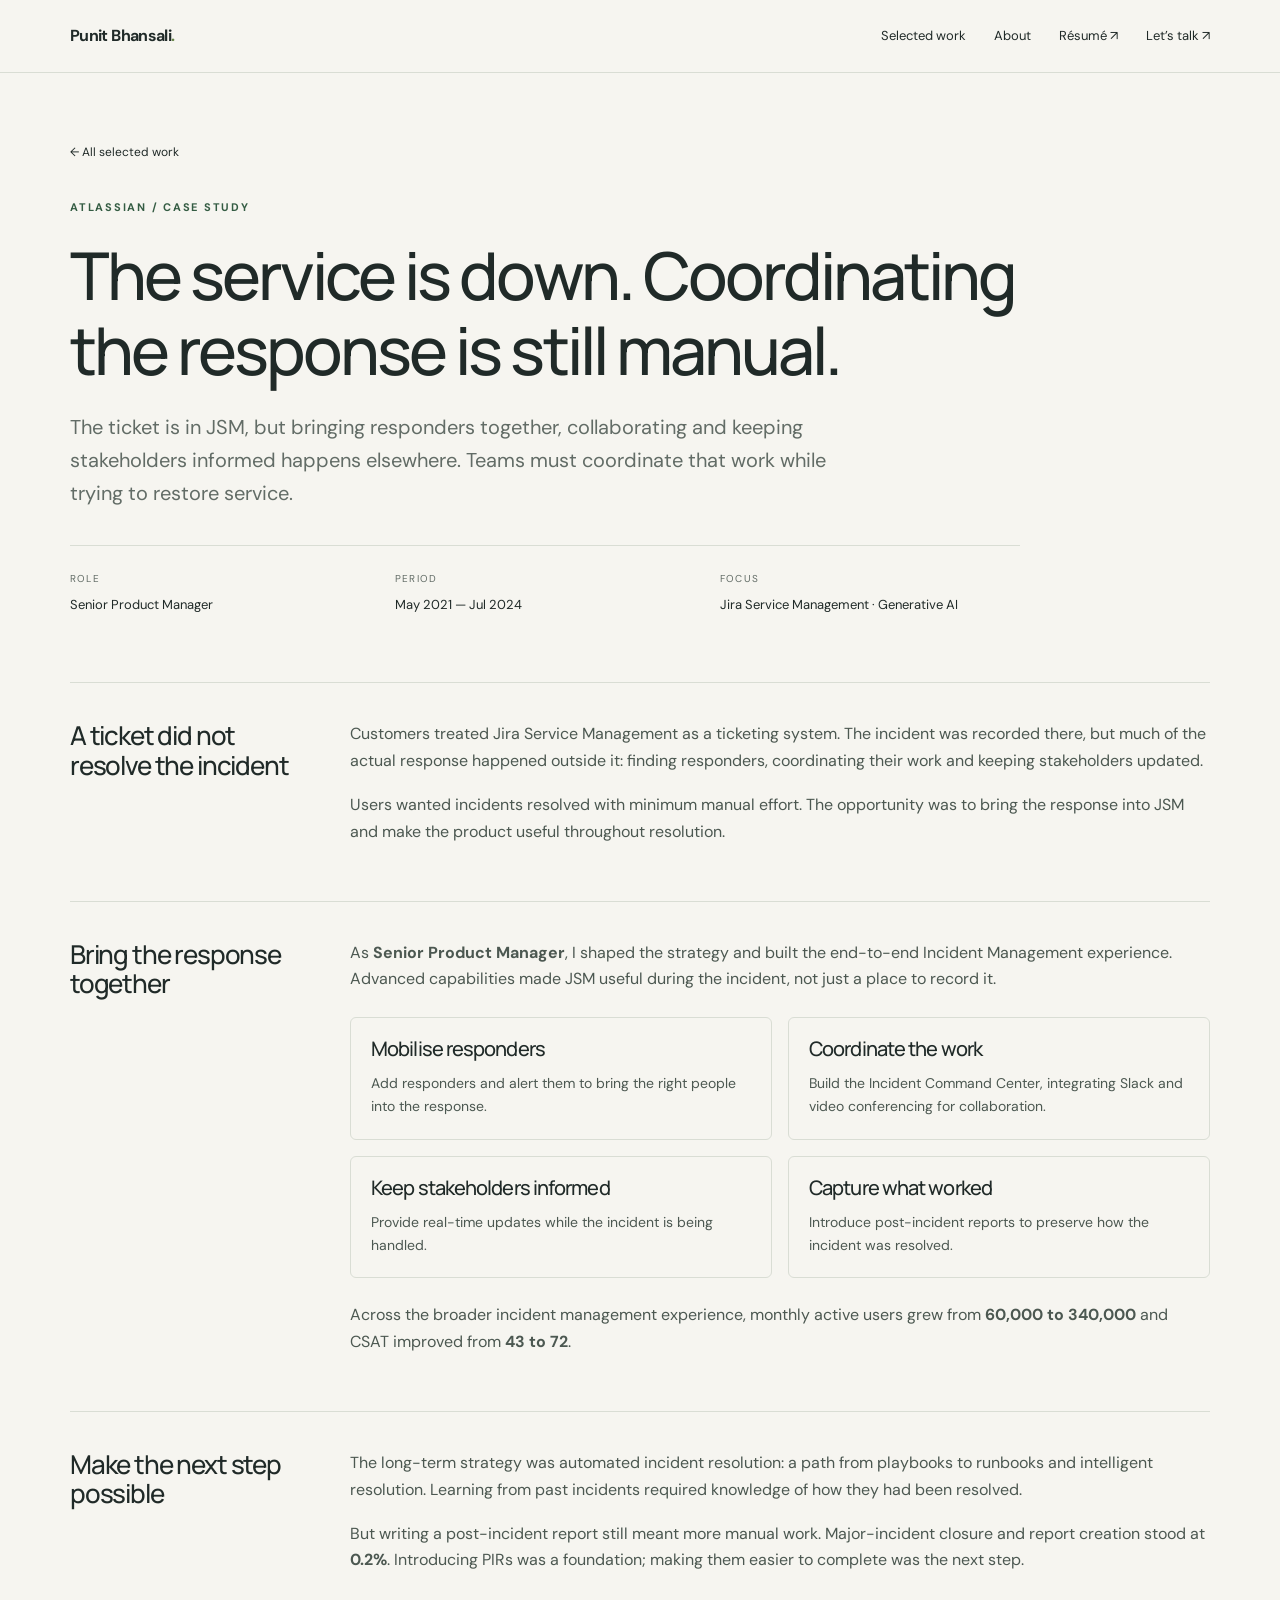
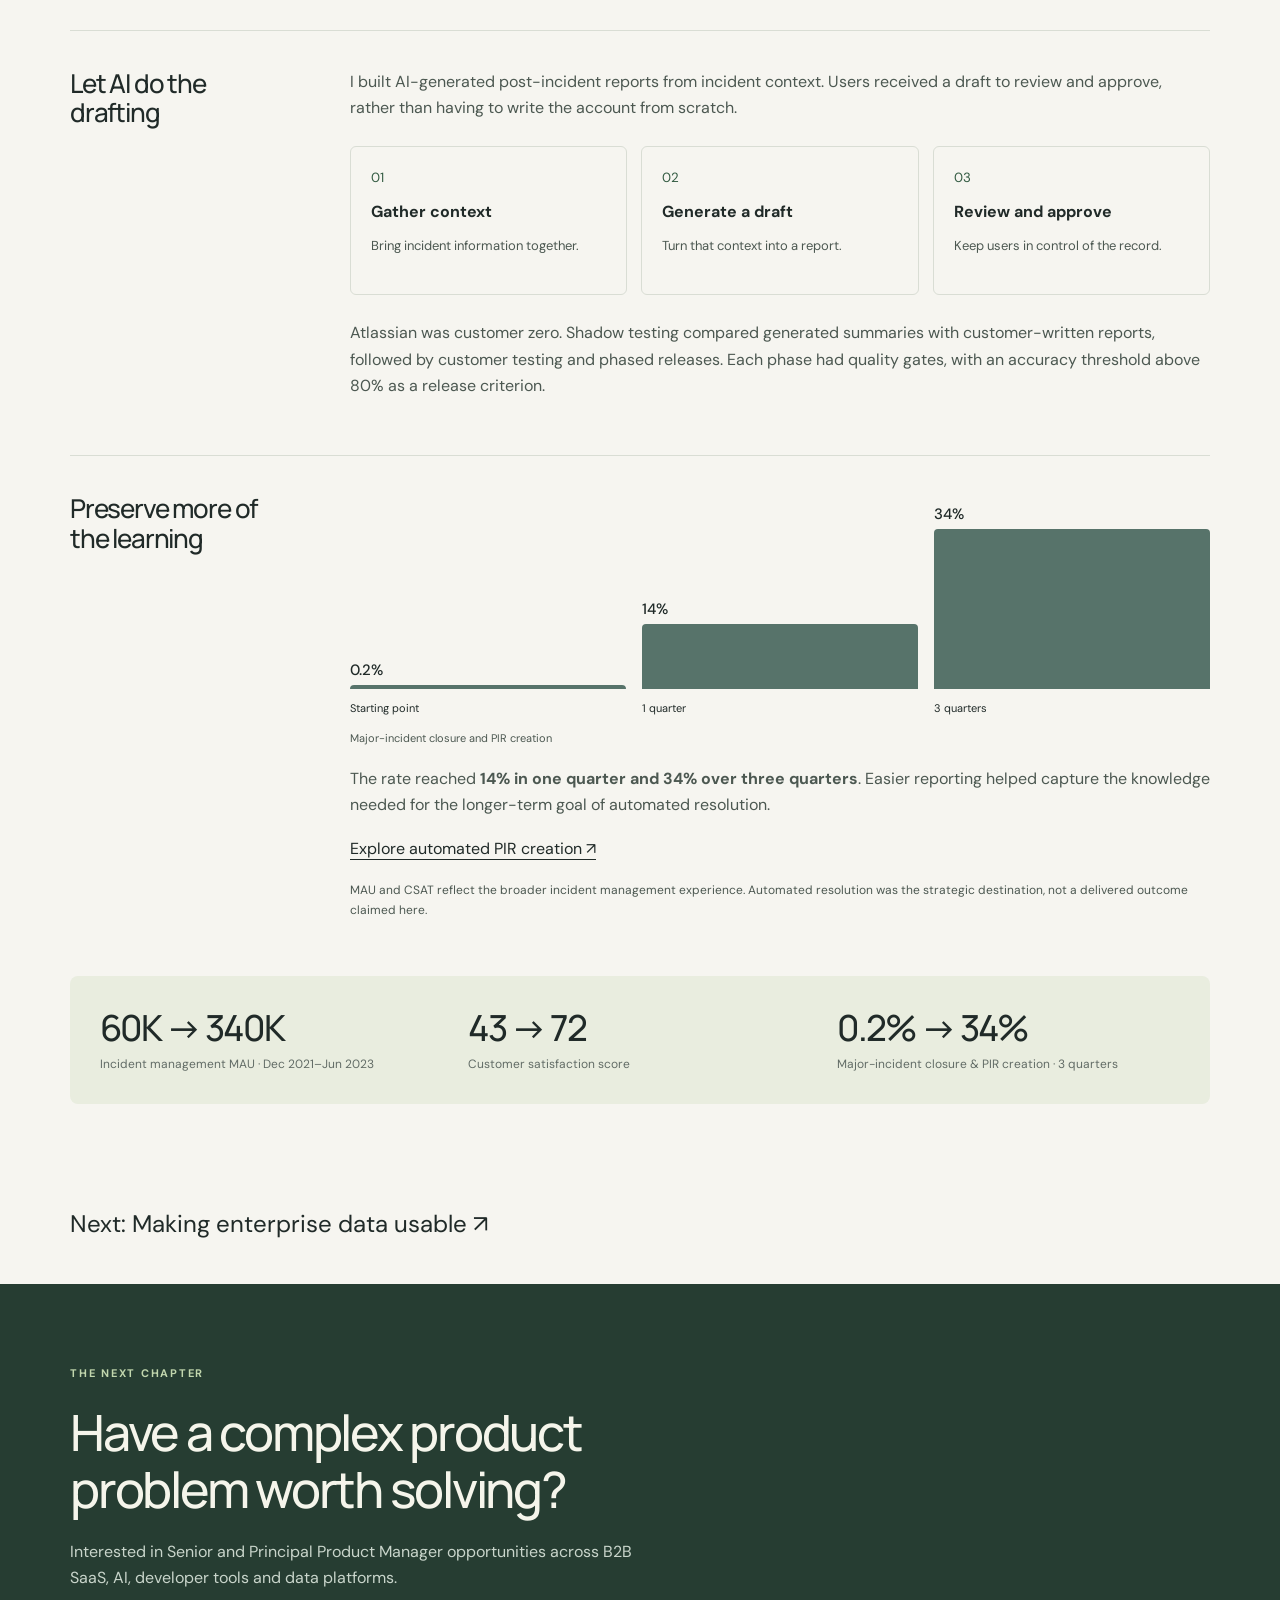
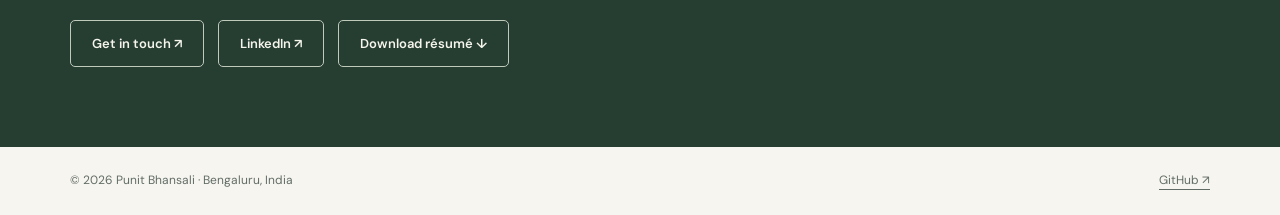
==== commit 50f94921: "Make customer problems and their stakes concrete before presenting solutions" ====
--- a/atlassian.html
+++ b/atlassian.html
@@ -1 +1 @@
-<!doctype html><html lang="en"><head><meta charset="utf-8"><meta name="viewport" content="width=device-width,initial-scale=1"><title>Incidents were logged in JSM. Resolving them meant going elsewhere. | Punit Bhansali</title><meta name="description" content="Customers wanted incidents resolved with minimum manual effort. First, Jira Service Management had to become a place where that resolution work could happen."><meta name="theme-color" content="#f6f5f0"><meta property="og:title" content="Incidents were logged in JSM. Resolving them meant going elsewhere."><meta property="og:description" content="Customers wanted incidents resolved with minimum manual effort. First, Jira Service Management had to become a place where that resolution work could happen."><meta property="og:type" content="website"><link rel="icon" href="assets/favicon.svg" type="image/svg+xml"><link rel="stylesheet" href="assets/style.css"><script type="application/ld+json">{"@context": "https://schema.org", "@type": "Person", "name": "Punit Bhansali", "url": "https://www.punitbhansali.in", "jobTitle": "Lead Product Manager", "sameAs": ["https://github.com/pmpunit", "https://www.linkedin.com/in/punit-bhansali-15833a29/"]}</script></head><body><a class="skip" href="#main">Skip to content</a><header><nav><a class="brand" href="index.html">Punit Bhansali<span style="color:#648344">.</span></a><div class="navlinks"><a href="index.html#work">Selected work</a><a href="index.html#about">About</a><a class="extra" href="Punit_Bhansali_Resume.pdf">Résumé ↗</a><a href="#contact">Let’s talk ↗</a></div></nav></header><main id="main"><div class="wrap"><div class="case-hero"><a class="back" href="index.html#work">← All selected work</a><span class="eyebrow">Atlassian / Case study</span><h1>Incidents were logged in JSM. Resolving them meant going elsewhere.</h1><p class="lead">Customers wanted incidents resolved with minimum manual effort. First, Jira Service Management had to become a place where that resolution work could happen.</p><dl class="meta"><div><dt>Role</dt><dd>Senior Product Manager</dd></div><div><dt>Period</dt><dd>May 2021 — Jul 2024</dd></div><div><dt>Focus</dt><dd>Jira Service Management · Generative AI</dd></div></dl></div><section class="story"><h2>More than a ticket</h2><div><p>Customers saw Jira Service Management primarily as a ticketing system. Incidents were recorded there, but responders, stakeholder updates and collaboration were handled outside it. JSM held the ticket without supporting enough of the work needed to resolve it.</p><p>The product opportunity was to bring the response into JSM, then reduce the manual effort involved in resolving incidents.</p></div></section><section class="story"><h2>Bring the response together</h2><div><p>As <strong>Senior Product Manager</strong>, I shaped the strategy and built the end-to-end Incident Management experience. Advanced capabilities made JSM useful during the incident, not just a place to record it.</p><div class="capability-grid"><div><h3>Mobilise responders</h3><p>Add responders and alert them to bring the right people into the response.</p></div><div><h3>Coordinate the work</h3><p>Build the Incident Command Center, integrating Slack and video conferencing for collaboration.</p></div><div><h3>Keep stakeholders informed</h3><p>Provide real-time updates while the incident is being handled.</p></div><div><h3>Capture what worked</h3><p>Introduce post-incident reports to preserve how the incident was resolved.</p></div></div><p>Across the broader incident management experience, monthly active users grew from <strong>60,000 to 340,000</strong> and CSAT improved from <strong>43 to 72</strong>.</p></div></section><section class="story"><h2>Make the next step possible</h2><div><p>The long-term strategy was automated incident resolution: a path from playbooks to runbooks and intelligent resolution. Learning from past incidents required knowledge of how they had been resolved.</p><p>But writing a post-incident report still meant more manual work. Major-incident closure and report creation stood at <strong>0.2%</strong>. Introducing PIRs was a foundation; making them easier to complete was the next step.</p></div></section><section class="story"><h2>Let AI do the drafting</h2><div><p>I built AI-generated post-incident reports from incident context. Users received a draft to review and approve, rather than having to write the account from scratch.</p><div class="flow"><div><small>01</small><strong>Gather context</strong><p>Bring incident information together.</p></div><div><small>02</small><strong>Generate a draft</strong><p>Turn that context into a report.</p></div><div><small>03</small><strong>Review and approve</strong><p>Keep users in control of the record.</p></div></div><p>Atlassian was customer zero. Shadow testing compared generated summaries with customer-written reports, followed by customer testing and phased releases. Each phase had quality gates, with an accuracy threshold above 80% as a release criterion.</p></div></section><section class="story"><h2>Preserve more of the learning</h2><div><div class="chart-bars" style="height:160px;margin-top:35px"><div style="height:2%"><b>0.2%</b><span>Starting point</span></div><div style="height:41%"><b>14%</b><span>1 quarter</span></div><div style="height:100%"><b>34%</b><span>3 quarters</span></div></div><p class="chart-caption">Major-incident closure and PIR creation</p><p>The rate reached <strong>14% in one quarter and 34% over three quarters</strong>. Easier reporting helped capture the knowledge needed for the longer-term goal of automated resolution.</p><a href="https://support.atlassian.com/jira-service-management-cloud/docs/create-a-post-incident-review-using-atlassian-intelligence/">Explore automated PIR creation ↗</a><p class="note" style="margin-top:18px">MAU and CSAT reflect the broader incident management experience. Automated resolution was the strategic destination, not a delivered outcome claimed here.</p></div></section><div class="results"><div><div class="metric">60K → 340K</div><div class="metric-label">Incident management MAU · Dec 2021–Jun 2023</div></div><div><div class="metric">43 → 72</div><div class="metric-label">Customer satisfaction score</div></div><div><div class="metric">0.2% → 34%</div><div class="metric-label">Major-incident closure & PIR creation · 3 quarters</div></div></div><a class="next" href="sap-ariba.html">Next: Making enterprise data usable ↗</a></div></main><section class="contact" id="contact"><div class="wrap"><span class="eyebrow">The next chapter</span><h2>Have a complex product problem worth solving?</h2><p style="margin-top:22px;max-width:600px;color:#c9d5cb">Interested in Senior and Principal Product Manager opportunities across B2B SaaS, AI, developer tools and data platforms.</p><div class="actions"><a class="btn" href="mailto:punitbhansali@gmail.com">Get in touch ↗</a><a class="btn" href="https://www.linkedin.com/in/punit-bhansali-15833a29/">LinkedIn ↗</a><a class="btn" href="Punit_Bhansali_Resume.pdf">Download résumé ↓</a></div></div></section><footer><div class="wrap footer-inner"><span>© 2026 Punit Bhansali · Bengaluru, India</span><a href="https://github.com/pmpunit">GitHub ↗</a></div></footer></body></html>+<!doctype html><html lang="en"><head><meta charset="utf-8"><meta name="viewport" content="width=device-width,initial-scale=1"><title>The service is down. Coordinating the response is still manual. | Punit Bhansali</title><meta name="description" content="The ticket is in JSM, but bringing responders together, collaborating and keeping stakeholders informed happens elsewhere. Teams must coordinate that work while trying to restore service."><meta name="theme-color" content="#f6f5f0"><meta property="og:title" content="The service is down. Coordinating the response is still manual."><meta property="og:description" content="The ticket is in JSM, but bringing responders together, collaborating and keeping stakeholders informed happens elsewhere. Teams must coordinate that work while trying to restore service."><meta property="og:type" content="website"><link rel="icon" href="assets/favicon.svg" type="image/svg+xml"><link rel="stylesheet" href="assets/style.css"><script type="application/ld+json">{"@context": "https://schema.org", "@type": "Person", "name": "Punit Bhansali", "url": "https://www.punitbhansali.in", "jobTitle": "Lead Product Manager", "sameAs": ["https://github.com/pmpunit", "https://www.linkedin.com/in/punit-bhansali-15833a29/"]}</script></head><body><a class="skip" href="#main">Skip to content</a><header><nav><a class="brand" href="index.html">Punit Bhansali<span style="color:#648344">.</span></a><div class="navlinks"><a href="index.html#work">Selected work</a><a href="index.html#about">About</a><a class="extra" href="Punit_Bhansali_Resume.pdf">Résumé ↗</a><a href="#contact">Let’s talk ↗</a></div></nav></header><main id="main"><div class="wrap"><div class="case-hero"><a class="back" href="index.html#work">← All selected work</a><span class="eyebrow">Atlassian / Case study</span><h1>The service is down. Coordinating the response is still manual.</h1><p class="lead">The ticket is in JSM, but bringing responders together, collaborating and keeping stakeholders informed happens elsewhere. Teams must coordinate that work while trying to restore service.</p><dl class="meta"><div><dt>Role</dt><dd>Senior Product Manager</dd></div><div><dt>Period</dt><dd>May 2021 — Jul 2024</dd></div><div><dt>Focus</dt><dd>Jira Service Management · Generative AI</dd></div></dl></div><section class="story"><h2>A ticket did not resolve the incident</h2><div><p>Customers treated Jira Service Management as a ticketing system. The incident was recorded there, but much of the actual response happened outside it: finding responders, coordinating their work and keeping stakeholders updated.</p><p>Users wanted incidents resolved with minimum manual effort. The opportunity was to bring the response into JSM and make the product useful throughout resolution.</p></div></section><section class="story"><h2>Bring the response together</h2><div><p>As <strong>Senior Product Manager</strong>, I shaped the strategy and built the end-to-end Incident Management experience. Advanced capabilities made JSM useful during the incident, not just a place to record it.</p><div class="capability-grid"><div><h3>Mobilise responders</h3><p>Add responders and alert them to bring the right people into the response.</p></div><div><h3>Coordinate the work</h3><p>Build the Incident Command Center, integrating Slack and video conferencing for collaboration.</p></div><div><h3>Keep stakeholders informed</h3><p>Provide real-time updates while the incident is being handled.</p></div><div><h3>Capture what worked</h3><p>Introduce post-incident reports to preserve how the incident was resolved.</p></div></div><p>Across the broader incident management experience, monthly active users grew from <strong>60,000 to 340,000</strong> and CSAT improved from <strong>43 to 72</strong>.</p></div></section><section class="story"><h2>Make the next step possible</h2><div><p>The long-term strategy was automated incident resolution: a path from playbooks to runbooks and intelligent resolution. Learning from past incidents required knowledge of how they had been resolved.</p><p>But writing a post-incident report still meant more manual work. Major-incident closure and report creation stood at <strong>0.2%</strong>. Introducing PIRs was a foundation; making them easier to complete was the next step.</p></div></section><section class="story"><h2>Let AI do the drafting</h2><div><p>I built AI-generated post-incident reports from incident context. Users received a draft to review and approve, rather than having to write the account from scratch.</p><div class="flow"><div><small>01</small><strong>Gather context</strong><p>Bring incident information together.</p></div><div><small>02</small><strong>Generate a draft</strong><p>Turn that context into a report.</p></div><div><small>03</small><strong>Review and approve</strong><p>Keep users in control of the record.</p></div></div><p>Atlassian was customer zero. Shadow testing compared generated summaries with customer-written reports, followed by customer testing and phased releases. Each phase had quality gates, with an accuracy threshold above 80% as a release criterion.</p></div></section><section class="story"><h2>Preserve more of the learning</h2><div><div class="chart-bars" style="height:160px;margin-top:35px"><div style="height:2%"><b>0.2%</b><span>Starting point</span></div><div style="height:41%"><b>14%</b><span>1 quarter</span></div><div style="height:100%"><b>34%</b><span>3 quarters</span></div></div><p class="chart-caption">Major-incident closure and PIR creation</p><p>The rate reached <strong>14% in one quarter and 34% over three quarters</strong>. Easier reporting helped capture the knowledge needed for the longer-term goal of automated resolution.</p><a href="https://support.atlassian.com/jira-service-management-cloud/docs/create-a-post-incident-review-using-atlassian-intelligence/">Explore automated PIR creation ↗</a><p class="note" style="margin-top:18px">MAU and CSAT reflect the broader incident management experience. Automated resolution was the strategic destination, not a delivered outcome claimed here.</p></div></section><div class="results"><div><div class="metric">60K → 340K</div><div class="metric-label">Incident management MAU · Dec 2021–Jun 2023</div></div><div><div class="metric">43 → 72</div><div class="metric-label">Customer satisfaction score</div></div><div><div class="metric">0.2% → 34%</div><div class="metric-label">Major-incident closure & PIR creation · 3 quarters</div></div></div><a class="next" href="sap-ariba.html">Next: Making enterprise data usable ↗</a></div></main><section class="contact" id="contact"><div class="wrap"><span class="eyebrow">The next chapter</span><h2>Have a complex product problem worth solving?</h2><p style="margin-top:22px;max-width:600px;color:#c9d5cb">Interested in Senior and Principal Product Manager opportunities across B2B SaaS, AI, developer tools and data platforms.</p><div class="actions"><a class="btn" href="mailto:punitbhansali@gmail.com">Get in touch ↗</a><a class="btn" href="https://www.linkedin.com/in/punit-bhansali-15833a29/">LinkedIn ↗</a><a class="btn" href="Punit_Bhansali_Resume.pdf">Download résumé ↓</a></div></div></section><footer><div class="wrap footer-inner"><span>© 2026 Punit Bhansali · Bengaluru, India</span><a href="https://github.com/pmpunit">GitHub ↗</a></div></footer></body></html>
--- a/assets/style.css
+++ b/assets/style.css
@@ -2,3 +2,10 @@
 :root{--paper:#f6f5f0;--ink:#202a28;--muted:#626c66;--line:#d9ddd4;--green:#345c43;--lime:#d9edac}*{box-sizing:border-box}html{scroll-behavior:smooth;scroll-padding-top:90px}body{margin:0;background:var(--paper);color:var(--ink);font:16px/1.65 'DM Sans',sans-serif}a{color:inherit;text-underline-offset:5px}a:hover{color:var(--green)}button{font:inherit}h1,h2,h3{font-family:Manrope,sans-serif;line-height:1.13;letter-spacing:-.045em;margin:0}h1{font-size:clamp(42px,6.1vw,82px);font-weight:500}h2{font-size:clamp(32px,4vw,50px);font-weight:500}h3{font-size:28px;font-weight:500}p{margin:0 0 18px}nav{display:flex;align-items:center;justify-content:space-between;gap:24px;max-width:1200px;margin:auto;padding:23px 30px}header{background:var(--paper);border-bottom:1px solid var(--line);position:sticky;top:0;z-index:10}.brand{font-weight:700;text-decoration:none;letter-spacing:-.04em}.navlinks{display:flex;gap:28px;font-size:13px}.navlinks a{text-decoration:none}.wrap{max-width:1200px;margin:auto;padding:0 30px}.hero{padding:90px 0 65px;display:grid;grid-template-columns:1.6fr 1fr;gap:70px;align-items:center}.eyebrow{font-size:11px;letter-spacing:.16em;text-transform:uppercase;color:var(--green);font-weight:700;display:block;margin-bottom:22px}.hero p{max-width:620px;font-size:18px;color:var(--muted);margin-top:28px}.actions{display:flex;flex-wrap:wrap;gap:14px;margin-top:28px}.btn{display:inline-flex;padding:12px 21px;border:1px solid var(--ink);border-radius:5px;text-decoration:none;font-size:13px;font-weight:600;align-items:center;gap:25px}.btn.primary{background:var(--ink);color:white}.hero-art{background:#e9eddf;border-radius:8px;padding:30px;min-height:350px;position:relative;overflow:hidden}.art-label{font-size:10px;letter-spacing:.13em;text-transform:uppercase}.signals{height:135px;display:flex;gap:5px;align-items:center;justify-content:center}.signals i{display:block;width:5px;background:#a6b596;border-radius:5px}.signals i.hot{background:#345c43}.art-box{background:var(--paper);border:1px solid #cad4be;padding:18px;border-radius:6px;box-shadow:0 9px 30px #345c4310}.art-box strong{font-size:17px;font-weight:500}.art-box p{font-size:12px;margin:8px 0 0}.art-arrow{height:32px;text-align:center;color:var(--green)}.trust{border-top:1px solid var(--line);border-bottom:1px solid var(--line);display:flex;flex-wrap:wrap;justify-content:space-between;align-items:center;padding:24px 0;gap:20px}.trust span{font-size:11px;color:var(--muted)}.trust b{font-size:19px;font-weight:600;letter-spacing:-.04em}.section{padding:82px 0;border-bottom:1px solid var(--line)}.section-head{display:flex;justify-content:space-between;gap:30px;align-items:end;margin-bottom:35px}.section-head p{max-width:310px;color:var(--muted);font-size:14px;margin:0}.cards{display:grid;grid-template-columns:1fr 1fr;gap:24px}.card{border:1px solid var(--line);border-radius:8px;overflow:hidden;background:#fbfbf7;transition:transform .2s}.card:hover{transform:translateY(-4px)}.card-art{height:225px;padding:28px;display:flex;flex-direction:column;justify-content:center;background:#e7ecdf}.card.blue .card-art{background:#e3eaf0}.card.sand .card-art{background:#eee7dc}.card.plum .card-art{background:#ece5eb}.card-body{padding:28px}.card .eyebrow{margin-bottom:13px}.card h3{max-width:460px;margin-bottom:16px}.card p{font-size:14px;color:var(--muted)}.card-link{display:flex;justify-content:space-between;text-decoration:none;font-size:13px;font-weight:700;border-top:1px solid var(--line);padding-top:18px}.metric{font:500 42px/1.2 Manrope,sans-serif;letter-spacing:-.05em}.metric-label{font-size:12px;color:var(--muted);margin-top:5px}.chart-bars{display:flex;gap:16px;align-items:end;height:125px}.chart-bars div{flex:1;background:#57736a;border-radius:4px 4px 0 0;min-height:4px;position:relative}.chart-bars b{position:absolute;top:-27px;font-size:15px;font-weight:500}.chart-bars span{position:absolute;bottom:-28px;font-size:11px;white-space:nowrap}.chart-caption{font-size:11px;margin-top:40px;color:var(--muted)}.trace{display:flex;gap:5px;align-items:center;height:70px}.trace i{flex:1;height:5px;background:#a7b698;border-radius:2px}.trace i:nth-child(6){height:60px;background:#345c43}.viz-title{font-size:12px;color:var(--muted);margin-bottom:20px}.split{display:grid;grid-template-columns:1fr 1.4fr;gap:70px}.split p{color:var(--muted)}.principles{display:grid;grid-template-columns:repeat(3,1fr);gap:30px;margin-top:38px}.principles h3{font-size:20px;margin:16px 0}.principles p{font-size:14px;color:var(--muted)}.number{font-size:12px;color:var(--green)}.career-row{display:grid;grid-template-columns:150px 1fr 1.2fr;gap:30px;border-top:1px solid var(--line);padding:23px 0}.career-row time{font-size:12px;color:var(--muted)}.career-row h3{font-size:19px;letter-spacing:-.02em}.career-row small{color:var(--muted)}.career-row p{font-size:14px;margin:0;color:var(--muted)}.career-row a{font-size:12px}.contact{padding:80px 0;background:#263d32;color:#f5f5eb}.contact .eyebrow{color:#c1d6ad}.contact h2{max-width:650px}.contact a{color:#f5f5eb}.contact .btn{border-color:#c0cabb}footer{padding:24px 0;font-size:12px;color:var(--muted)}.footer-inner{display:flex;justify-content:space-between;gap:20px}.case-hero{padding:65px 0 45px;max-width:950px}.case-hero h1{font-size:clamp(38px,5.5vw,66px)}.case-hero .lead{font-size:20px;color:var(--muted);margin-top:24px;max-width:800px}.back{display:inline-block;font-size:12px;margin-bottom:35px;text-decoration:none}.meta{display:grid;grid-template-columns:repeat(3,1fr);gap:25px;border-top:1px solid var(--line);padding-top:25px;margin-top:35px}.meta dt{font-size:10px;letter-spacing:.12em;text-transform:uppercase;color:var(--muted)}.meta dd{margin:6px 0;font-size:13px}.results{display:grid;grid-template-columns:repeat(3,1fr);gap:25px;background:#e9eddf;border-radius:8px;padding:30px;margin-bottom:60px}.results .metric{font-size:36px}.story{display:grid;grid-template-columns:220px 1fr;gap:60px;padding:38px 0;border-top:1px solid var(--line)}.story h2{font-size:26px}.story h3{font-size:21px;margin:24px 0 12px}.story p{color:#4c5851}.callout{padding:24px;border-left:3px solid var(--green);background:#e9eddf;margin:24px 0}.flow{display:grid;grid-template-columns:repeat(3,1fr);gap:14px;margin:25px 0}.flow div{padding:20px;border:1px solid var(--line);border-radius:6px}.flow small{color:var(--green);display:block;margin-bottom:10px}.flow p{font-size:13px;margin-top:9px}.note{font-size:12px;color:var(--muted)}.source-list{display:flex;flex-wrap:wrap;gap:16px;font-size:13px}.next{display:block;padding:40px 0;font-size:24px;text-decoration:none}.skip{position:absolute;left:-1000px}.skip:focus{left:20px;top:20px;z-index:99;background:white;padding:10px}:focus-visible{outline:3px solid #658a35;outline-offset:5px}details{border-top:1px solid var(--line);padding:18px 0}summary{cursor:pointer;font-weight:600}details p{margin:16px 0 0;font-size:14px}@media(max-width:760px){nav{padding:18px 20px}.navlinks{gap:15px;font-size:12px}.navlinks .extra{display:none}.wrap{padding:0 22px}.hero{grid-template-columns:1fr;gap:32px;padding:52px 0 40px}.hero-art{min-height:280px}.hero p{font-size:16px}.cards,.split,.principles,.story{grid-template-columns:1fr;gap:22px}.section{padding:52px 0}.section-head{display:block}.section-head p{margin-top:18px}.career-row{grid-template-columns:1fr;gap:8px}.results{gap:18px;padding:22px;grid-template-columns:1fr}.results>div{padding-bottom:15px;border-bottom:1px solid #ced8c4}.meta{grid-template-columns:1fr;gap:8px}.flow{grid-template-columns:1fr}.story{padding:30px 0}.footer-inner{flex-direction:column}.trust b{font-size:16px}.case-hero{padding-top:35px}}@media(prefers-reduced-motion:reduce){html{scroll-behavior:auto}*{transition:none!important}}
 /* Problem-first project cards */
 .problem-cards .card-body{display:flex;flex-direction:column;height:100%;padding:30px}.problem-cards .problem-copy{font-size:15px;color:var(--ink);line-height:1.75}.response{border-top:1px solid var(--line);padding-top:18px;margin-top:5px}.response p{margin-top:8px}.impact-strip{display:flex;flex-direction:column;gap:6px;background:#e7ecdf;padding:18px 20px;border-radius:5px;margin:8px 0 22px}.blue .impact-strip{background:#e3eaf0}.sand .impact-strip{background:#eee7dc}.plum .impact-strip{background:#ece5eb}.impact-strip strong{font-size:21px;font-weight:500;letter-spacing:-.03em}.impact-strip>span:last-child{font-size:12px;color:var(--muted)}.problem-cards .card-link{margin-top:auto}.capability-grid{display:grid;grid-template-columns:1fr 1fr;gap:16px;margin:24px 0}.capability-grid>div{padding:20px;border:1px solid var(--line);border-radius:6px}.capability-grid h3{margin:0 0 12px;font-size:20px}.capability-grid p{font-size:14px;margin:0}@media(max-width:760px){.capability-grid{grid-template-columns:1fr}.problem-cards .card-body{padding:24px}}
+
+.brand-strip{display:block}.brand-strip .brand-caption{display:block;font-size:10px;letter-spacing:.13em;margin-bottom:22px}.brand-grid{display:grid;grid-template-columns:repeat(5,1fr);gap:24px}.employer-logo{display:flex;align-items:center;justify-content:center;gap:10px;min-height:48px}.employer-logo img{width:38px;height:38px;object-fit:contain}.employer-logo span{font-size:16px;font-weight:600;color:var(--ink);white-space:nowrap}.employer-heading{display:flex;align-items:center;gap:10px}.early-employer img{vertical-align:middle;object-fit:contain;margin-right:8px}@media(max-width:760px){.brand-grid{grid-template-columns:repeat(2,1fr);gap:20px}.employer-logo{justify-content:flex-start}.employer-logo span{font-size:14px}}
+
+/* Visual story overview: full detail lives in the case studies. */
+.visual-cards .card{display:flex;flex-direction:column}.visual-heading{padding:28px 28px 16px}.visual-heading .eyebrow{margin-bottom:12px}.visual-heading h3{font-size:27px;line-height:1.2;margin:0;min-height:66px}.project-visual{margin:0 18px;background:#e7ecdf;border-radius:6px;padding:8px 0 6px}.blue .project-visual{background:#e3eaf0}.sand .project-visual{background:#eee7dc}.plum .project-visual{background:#ece5eb}.story-graphic{display:block;width:100%;height:auto}.project-visual figcaption{font-size:9px;color:#5e685f;padding:0 18px 5px;letter-spacing:.05em}.visual-copy{padding:22px 28px 28px;display:flex;flex-direction:column;flex:1}.visual-copy>p{font-size:15px;line-height:1.6;min-height:72px}.visual-copy .impact-strip{margin-top:auto;padding:14px 16px}.visual-copy .card-link{margin-top:0}.career-row{position:relative;padding-left:20px}.career-row:before{content:"";position:absolute;left:0;top:30px;width:6px;height:6px;background:var(--green);border-radius:50%}.career-row:after{content:"";position:absolute;left:2px;top:42px;bottom:0;width:1px;background:var(--line)}@media(max-width:760px){.visual-heading{padding:24px 22px 16px}.visual-heading h3{font-size:25px;min-height:0}.visual-copy{padding:20px 22px 24px}.visual-copy>p{min-height:0}.project-visual{margin:0 10px}.impact-strip strong{font-size:19px}}
+
+.visual-heading .problem-context{font-size:14px;line-height:1.65;color:var(--muted);margin:14px 0 2px}.visual-heading h3{min-height:0}.visual-cards{align-items:start}.visual-cards .project-visual{margin-top:4px}
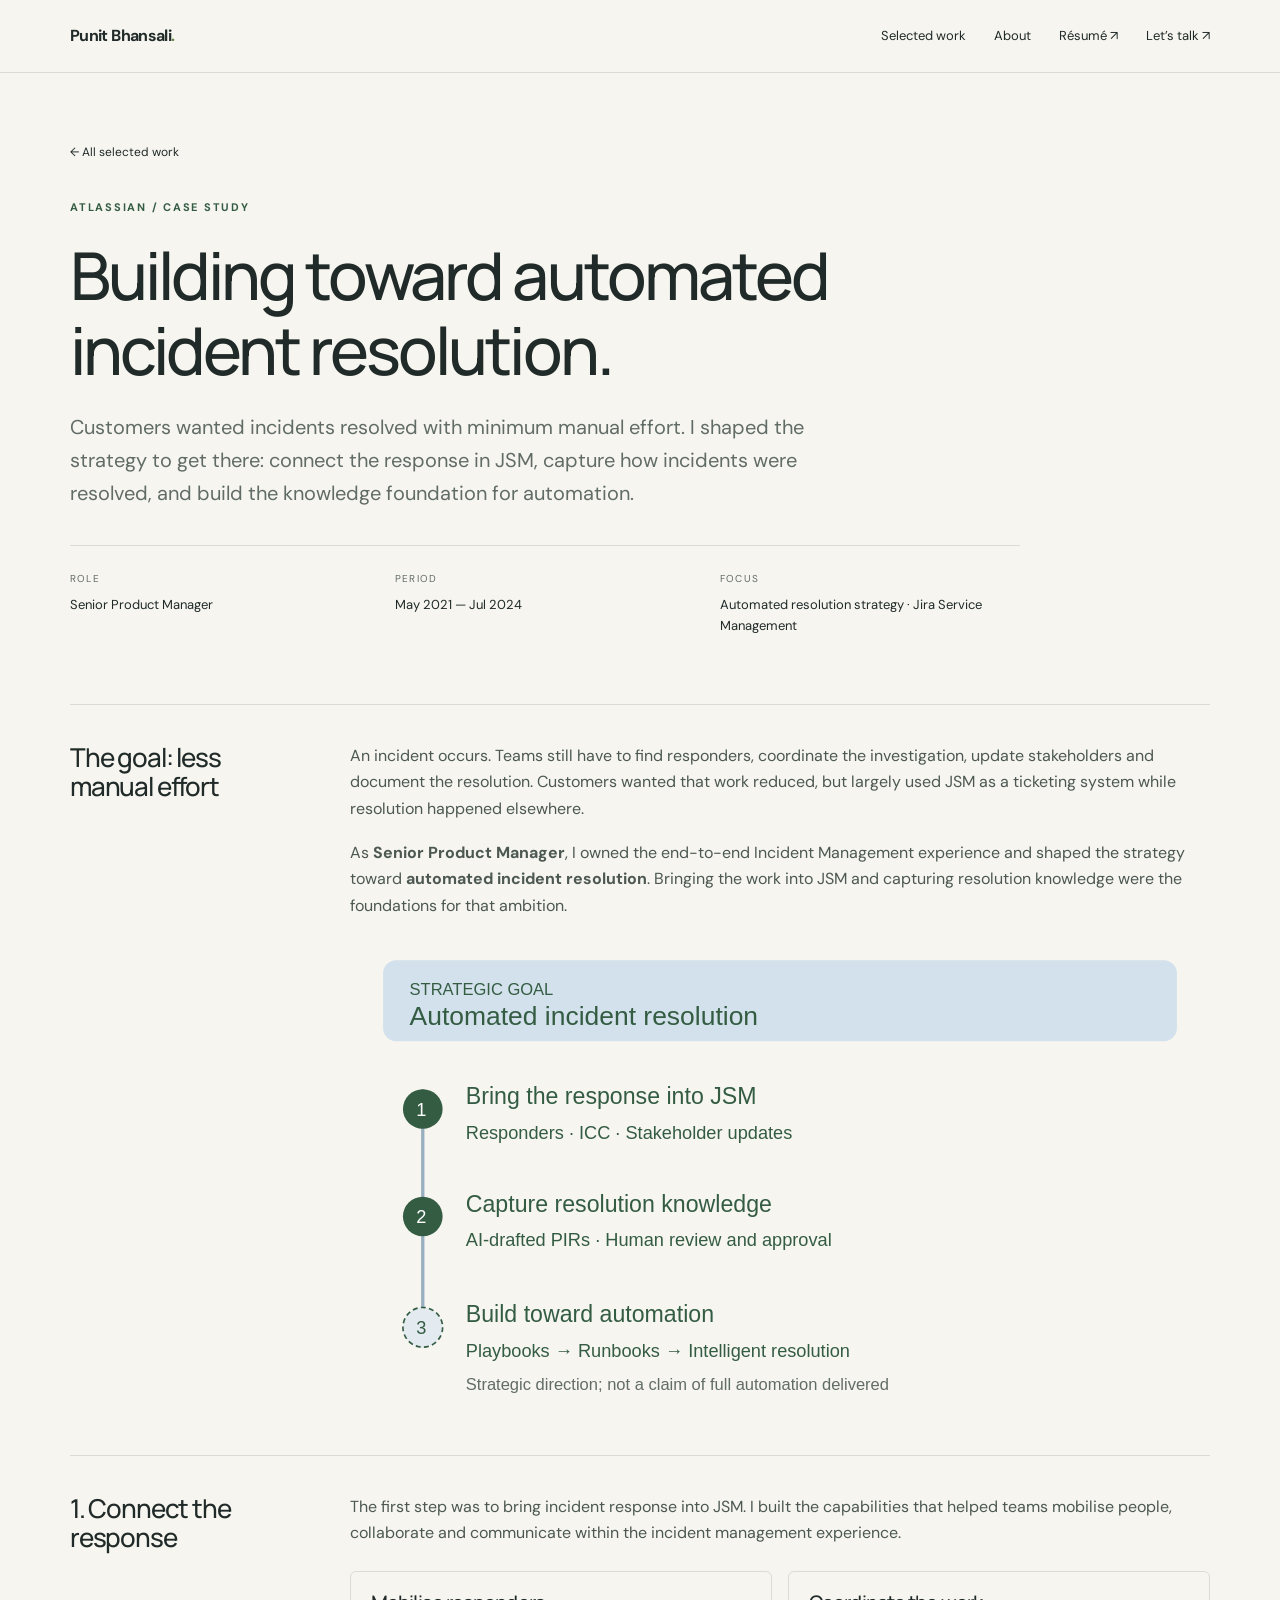
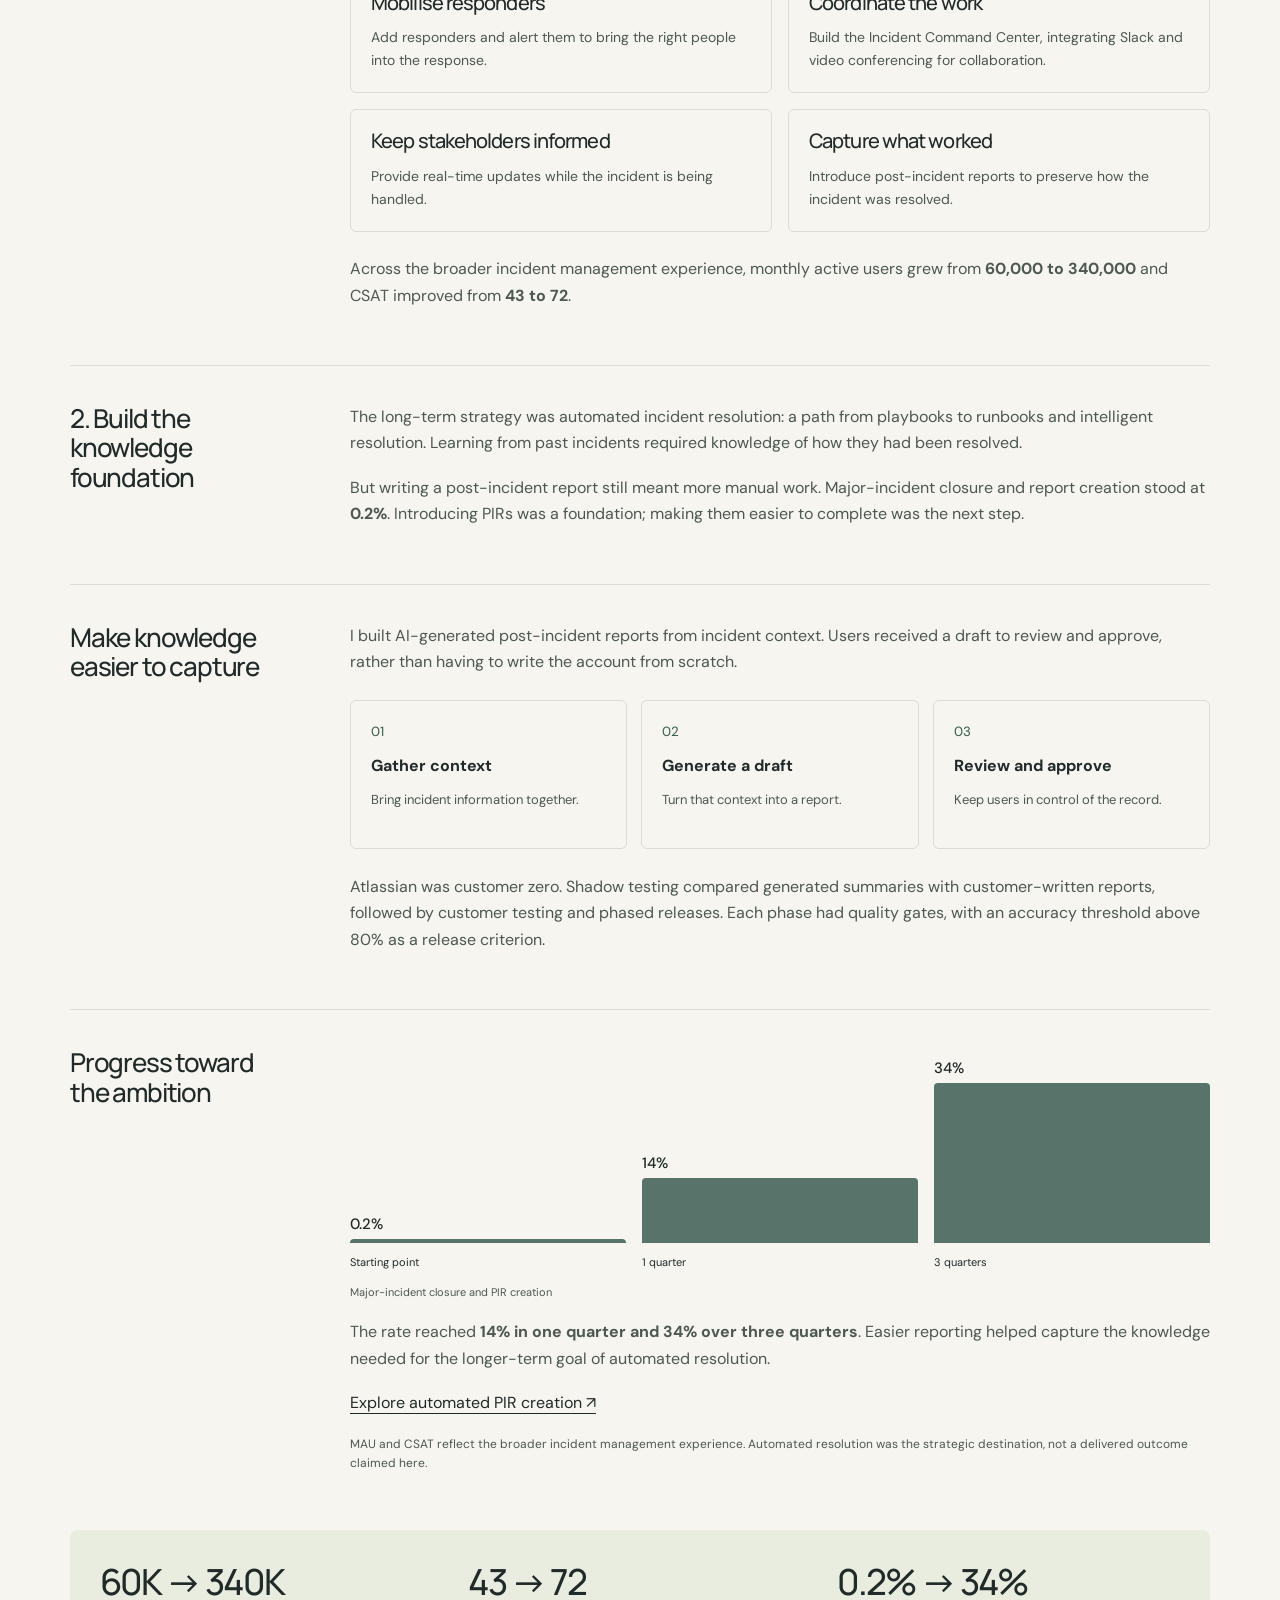
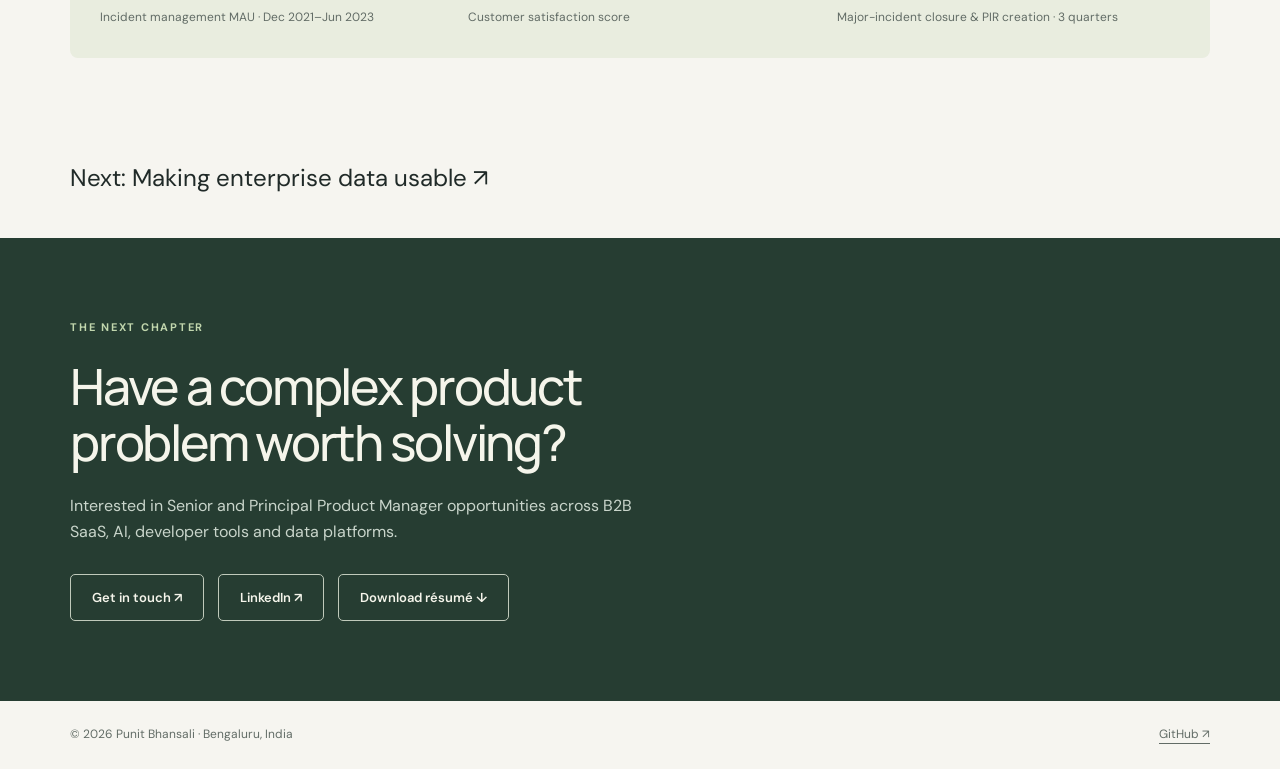
==== commit a0610c8d: "Center Atlassian story on strategy toward automated incident resolution" ====
--- a/atlassian.html
+++ b/atlassian.html
@@ -1 +1 @@
-<!doctype html><html lang="en"><head><meta charset="utf-8"><meta name="viewport" content="width=device-width,initial-scale=1"><title>The service is down. Coordinating the response is still manual. | Punit Bhansali</title><meta name="description" content="The ticket is in JSM, but bringing responders together, collaborating and keeping stakeholders informed happens elsewhere. Teams must coordinate that work while trying to restore service."><meta name="theme-color" content="#f6f5f0"><meta property="og:title" content="The service is down. Coordinating the response is still manual."><meta property="og:description" content="The ticket is in JSM, but bringing responders together, collaborating and keeping stakeholders informed happens elsewhere. Teams must coordinate that work while trying to restore service."><meta property="og:type" content="website"><link rel="icon" href="assets/favicon.svg" type="image/svg+xml"><link rel="stylesheet" href="assets/style.css"><script type="application/ld+json">{"@context": "https://schema.org", "@type": "Person", "name": "Punit Bhansali", "url": "https://www.punitbhansali.in", "jobTitle": "Lead Product Manager", "sameAs": ["https://github.com/pmpunit", "https://www.linkedin.com/in/punit-bhansali-15833a29/"]}</script></head><body><a class="skip" href="#main">Skip to content</a><header><nav><a class="brand" href="index.html">Punit Bhansali<span style="color:#648344">.</span></a><div class="navlinks"><a href="index.html#work">Selected work</a><a href="index.html#about">About</a><a class="extra" href="Punit_Bhansali_Resume.pdf">Résumé ↗</a><a href="#contact">Let’s talk ↗</a></div></nav></header><main id="main"><div class="wrap"><div class="case-hero"><a class="back" href="index.html#work">← All selected work</a><span class="eyebrow">Atlassian / Case study</span><h1>The service is down. Coordinating the response is still manual.</h1><p class="lead">The ticket is in JSM, but bringing responders together, collaborating and keeping stakeholders informed happens elsewhere. Teams must coordinate that work while trying to restore service.</p><dl class="meta"><div><dt>Role</dt><dd>Senior Product Manager</dd></div><div><dt>Period</dt><dd>May 2021 — Jul 2024</dd></div><div><dt>Focus</dt><dd>Jira Service Management · Generative AI</dd></div></dl></div><section class="story"><h2>A ticket did not resolve the incident</h2><div><p>Customers treated Jira Service Management as a ticketing system. The incident was recorded there, but much of the actual response happened outside it: finding responders, coordinating their work and keeping stakeholders updated.</p><p>Users wanted incidents resolved with minimum manual effort. The opportunity was to bring the response into JSM and make the product useful throughout resolution.</p></div></section><section class="story"><h2>Bring the response together</h2><div><p>As <strong>Senior Product Manager</strong>, I shaped the strategy and built the end-to-end Incident Management experience. Advanced capabilities made JSM useful during the incident, not just a place to record it.</p><div class="capability-grid"><div><h3>Mobilise responders</h3><p>Add responders and alert them to bring the right people into the response.</p></div><div><h3>Coordinate the work</h3><p>Build the Incident Command Center, integrating Slack and video conferencing for collaboration.</p></div><div><h3>Keep stakeholders informed</h3><p>Provide real-time updates while the incident is being handled.</p></div><div><h3>Capture what worked</h3><p>Introduce post-incident reports to preserve how the incident was resolved.</p></div></div><p>Across the broader incident management experience, monthly active users grew from <strong>60,000 to 340,000</strong> and CSAT improved from <strong>43 to 72</strong>.</p></div></section><section class="story"><h2>Make the next step possible</h2><div><p>The long-term strategy was automated incident resolution: a path from playbooks to runbooks and intelligent resolution. Learning from past incidents required knowledge of how they had been resolved.</p><p>But writing a post-incident report still meant more manual work. Major-incident closure and report creation stood at <strong>0.2%</strong>. Introducing PIRs was a foundation; making them easier to complete was the next step.</p></div></section><section class="story"><h2>Let AI do the drafting</h2><div><p>I built AI-generated post-incident reports from incident context. Users received a draft to review and approve, rather than having to write the account from scratch.</p><div class="flow"><div><small>01</small><strong>Gather context</strong><p>Bring incident information together.</p></div><div><small>02</small><strong>Generate a draft</strong><p>Turn that context into a report.</p></div><div><small>03</small><strong>Review and approve</strong><p>Keep users in control of the record.</p></div></div><p>Atlassian was customer zero. Shadow testing compared generated summaries with customer-written reports, followed by customer testing and phased releases. Each phase had quality gates, with an accuracy threshold above 80% as a release criterion.</p></div></section><section class="story"><h2>Preserve more of the learning</h2><div><div class="chart-bars" style="height:160px;margin-top:35px"><div style="height:2%"><b>0.2%</b><span>Starting point</span></div><div style="height:41%"><b>14%</b><span>1 quarter</span></div><div style="height:100%"><b>34%</b><span>3 quarters</span></div></div><p class="chart-caption">Major-incident closure and PIR creation</p><p>The rate reached <strong>14% in one quarter and 34% over three quarters</strong>. Easier reporting helped capture the knowledge needed for the longer-term goal of automated resolution.</p><a href="https://support.atlassian.com/jira-service-management-cloud/docs/create-a-post-incident-review-using-atlassian-intelligence/">Explore automated PIR creation ↗</a><p class="note" style="margin-top:18px">MAU and CSAT reflect the broader incident management experience. Automated resolution was the strategic destination, not a delivered outcome claimed here.</p></div></section><div class="results"><div><div class="metric">60K → 340K</div><div class="metric-label">Incident management MAU · Dec 2021–Jun 2023</div></div><div><div class="metric">43 → 72</div><div class="metric-label">Customer satisfaction score</div></div><div><div class="metric">0.2% → 34%</div><div class="metric-label">Major-incident closure & PIR creation · 3 quarters</div></div></div><a class="next" href="sap-ariba.html">Next: Making enterprise data usable ↗</a></div></main><section class="contact" id="contact"><div class="wrap"><span class="eyebrow">The next chapter</span><h2>Have a complex product problem worth solving?</h2><p style="margin-top:22px;max-width:600px;color:#c9d5cb">Interested in Senior and Principal Product Manager opportunities across B2B SaaS, AI, developer tools and data platforms.</p><div class="actions"><a class="btn" href="mailto:punitbhansali@gmail.com">Get in touch ↗</a><a class="btn" href="https://www.linkedin.com/in/punit-bhansali-15833a29/">LinkedIn ↗</a><a class="btn" href="Punit_Bhansali_Resume.pdf">Download résumé ↓</a></div></div></section><footer><div class="wrap footer-inner"><span>© 2026 Punit Bhansali · Bengaluru, India</span><a href="https://github.com/pmpunit">GitHub ↗</a></div></footer></body></html>+<!doctype html><html lang="en"><head><meta charset="utf-8"><meta name="viewport" content="width=device-width,initial-scale=1"><title>Building toward automated incident resolution. | Punit Bhansali</title><meta name="description" content="Customers wanted incidents resolved with minimum manual effort. I shaped the strategy to get there: connect the response in JSM, capture how incidents were resolved, and build the knowledge foundation for automation."><meta name="theme-color" content="#f6f5f0"><meta property="og:title" content="Building toward automated incident resolution."><meta property="og:description" content="Customers wanted incidents resolved with minimum manual effort. I shaped the strategy to get there: connect the response in JSM, capture how incidents were resolved, and build the knowledge foundation for automation."><meta property="og:type" content="website"><link rel="icon" href="assets/favicon.svg" type="image/svg+xml"><link rel="stylesheet" href="assets/style.css"><script type="application/ld+json">{"@context": "https://schema.org", "@type": "Person", "name": "Punit Bhansali", "url": "https://www.punitbhansali.in", "jobTitle": "Lead Product Manager", "sameAs": ["https://github.com/pmpunit", "https://www.linkedin.com/in/punit-bhansali-15833a29/"]}</script></head><body><a class="skip" href="#main">Skip to content</a><header><nav><a class="brand" href="index.html">Punit Bhansali<span style="color:#648344">.</span></a><div class="navlinks"><a href="index.html#work">Selected work</a><a href="index.html#about">About</a><a class="extra" href="Punit_Bhansali_Resume.pdf">Résumé ↗</a><a href="#contact">Let’s talk ↗</a></div></nav></header><main id="main"><div class="wrap"><div class="case-hero"><a class="back" href="index.html#work">← All selected work</a><span class="eyebrow">Atlassian / Case study</span><h1>Building toward automated incident resolution.</h1><p class="lead">Customers wanted incidents resolved with minimum manual effort. I shaped the strategy to get there: connect the response in JSM, capture how incidents were resolved, and build the knowledge foundation for automation.</p><dl class="meta"><div><dt>Role</dt><dd>Senior Product Manager</dd></div><div><dt>Period</dt><dd>May 2021 — Jul 2024</dd></div><div><dt>Focus</dt><dd>Automated resolution strategy · Jira Service Management</dd></div></dl></div><section class="story"><h2>The goal: less manual effort</h2><div><p>An incident occurs. Teams still have to find responders, coordinate the investigation, update stakeholders and document the resolution. Customers wanted that work reduced, but largely used JSM as a ticketing system while resolution happened elsewhere.</p><p>As <strong>Senior Product Manager</strong>, I owned the end-to-end Incident Management experience and shaped the strategy toward <strong>automated incident resolution</strong>. Bringing the work into JSM and capturing resolution knowledge were the foundations for that ambition.</p><svg class="story-graphic" viewBox="0 0 520 290" role="img" aria-label="Strategy toward automated incident resolution: connected response, resolution knowledge and future automation" xmlns="http://www.w3.org/2000/svg"><title>Building toward automated incident resolution</title><g font-family="Arial,sans-serif" fill="#345c43"><rect x="20" y="14" width="480" height="49" rx="8" fill="#d2e1eb"/><text x="36" y="35" font-size="10">STRATEGIC GOAL</text><text x="36" y="53" font-size="16">Automated incident resolution</text><path d="M44 92 V248" stroke="#98afbf" stroke-width="2"/><circle cx="44" cy="104" r="12" fill="#345c43"/><text x="40" y="108" font-size="11" fill="white">1</text><text x="70" y="101" font-size="14">Bring the response into JSM</text><text x="70" y="122" font-size="11">Responders · ICC · Stakeholder updates</text><circle cx="44" cy="169" r="12" fill="#345c43"/><text x="40" y="173" font-size="11" fill="white">2</text><text x="70" y="166" font-size="14">Capture resolution knowledge</text><text x="70" y="187" font-size="11">AI-drafted PIRs · Human review and approval</text><circle cx="44" cy="236" r="12" fill="#e3eaf0" stroke="#345c43" stroke-dasharray="3 2"/><text x="40" y="240" font-size="11">3</text><text x="70" y="233" font-size="14">Build toward automation</text><text x="70" y="254" font-size="11">Playbooks → Runbooks → Intelligent resolution</text><text x="70" y="274" font-size="10" fill="#626c66">Strategic direction; not a claim of full automation delivered</text></g></svg></div></section><section class="story"><h2>1. Connect the response</h2><div><p>The first step was to bring incident response into JSM. I built the capabilities that helped teams mobilise people, collaborate and communicate within the incident management experience.</p><div class="capability-grid"><div><h3>Mobilise responders</h3><p>Add responders and alert them to bring the right people into the response.</p></div><div><h3>Coordinate the work</h3><p>Build the Incident Command Center, integrating Slack and video conferencing for collaboration.</p></div><div><h3>Keep stakeholders informed</h3><p>Provide real-time updates while the incident is being handled.</p></div><div><h3>Capture what worked</h3><p>Introduce post-incident reports to preserve how the incident was resolved.</p></div></div><p>Across the broader incident management experience, monthly active users grew from <strong>60,000 to 340,000</strong> and CSAT improved from <strong>43 to 72</strong>.</p></div></section><section class="story"><h2>2. Build the knowledge foundation</h2><div><p>The long-term strategy was automated incident resolution: a path from playbooks to runbooks and intelligent resolution. Learning from past incidents required knowledge of how they had been resolved.</p><p>But writing a post-incident report still meant more manual work. Major-incident closure and report creation stood at <strong>0.2%</strong>. Introducing PIRs was a foundation; making them easier to complete was the next step.</p></div></section><section class="story"><h2>Make knowledge easier to capture</h2><div><p>I built AI-generated post-incident reports from incident context. Users received a draft to review and approve, rather than having to write the account from scratch.</p><div class="flow"><div><small>01</small><strong>Gather context</strong><p>Bring incident information together.</p></div><div><small>02</small><strong>Generate a draft</strong><p>Turn that context into a report.</p></div><div><small>03</small><strong>Review and approve</strong><p>Keep users in control of the record.</p></div></div><p>Atlassian was customer zero. Shadow testing compared generated summaries with customer-written reports, followed by customer testing and phased releases. Each phase had quality gates, with an accuracy threshold above 80% as a release criterion.</p></div></section><section class="story"><h2>Progress toward the ambition</h2><div><div class="chart-bars" style="height:160px;margin-top:35px"><div style="height:2%"><b>0.2%</b><span>Starting point</span></div><div style="height:41%"><b>14%</b><span>1 quarter</span></div><div style="height:100%"><b>34%</b><span>3 quarters</span></div></div><p class="chart-caption">Major-incident closure and PIR creation</p><p>The rate reached <strong>14% in one quarter and 34% over three quarters</strong>. Easier reporting helped capture the knowledge needed for the longer-term goal of automated resolution.</p><a href="https://support.atlassian.com/jira-service-management-cloud/docs/create-a-post-incident-review-using-atlassian-intelligence/">Explore automated PIR creation ↗</a><p class="note" style="margin-top:18px">MAU and CSAT reflect the broader incident management experience. Automated resolution was the strategic destination, not a delivered outcome claimed here.</p></div></section><div class="results"><div><div class="metric">60K → 340K</div><div class="metric-label">Incident management MAU · Dec 2021–Jun 2023</div></div><div><div class="metric">43 → 72</div><div class="metric-label">Customer satisfaction score</div></div><div><div class="metric">0.2% → 34%</div><div class="metric-label">Major-incident closure & PIR creation · 3 quarters</div></div></div><a class="next" href="sap-ariba.html">Next: Making enterprise data usable ↗</a></div></main><section class="contact" id="contact"><div class="wrap"><span class="eyebrow">The next chapter</span><h2>Have a complex product problem worth solving?</h2><p style="margin-top:22px;max-width:600px;color:#c9d5cb">Interested in Senior and Principal Product Manager opportunities across B2B SaaS, AI, developer tools and data platforms.</p><div class="actions"><a class="btn" href="mailto:punitbhansali@gmail.com">Get in touch ↗</a><a class="btn" href="https://www.linkedin.com/in/punit-bhansali-15833a29/">LinkedIn ↗</a><a class="btn" href="Punit_Bhansali_Resume.pdf">Download résumé ↓</a></div></div></section><footer><div class="wrap footer-inner"><span>© 2026 Punit Bhansali · Bengaluru, India</span><a href="https://github.com/pmpunit">GitHub ↗</a></div></footer></body></html>
